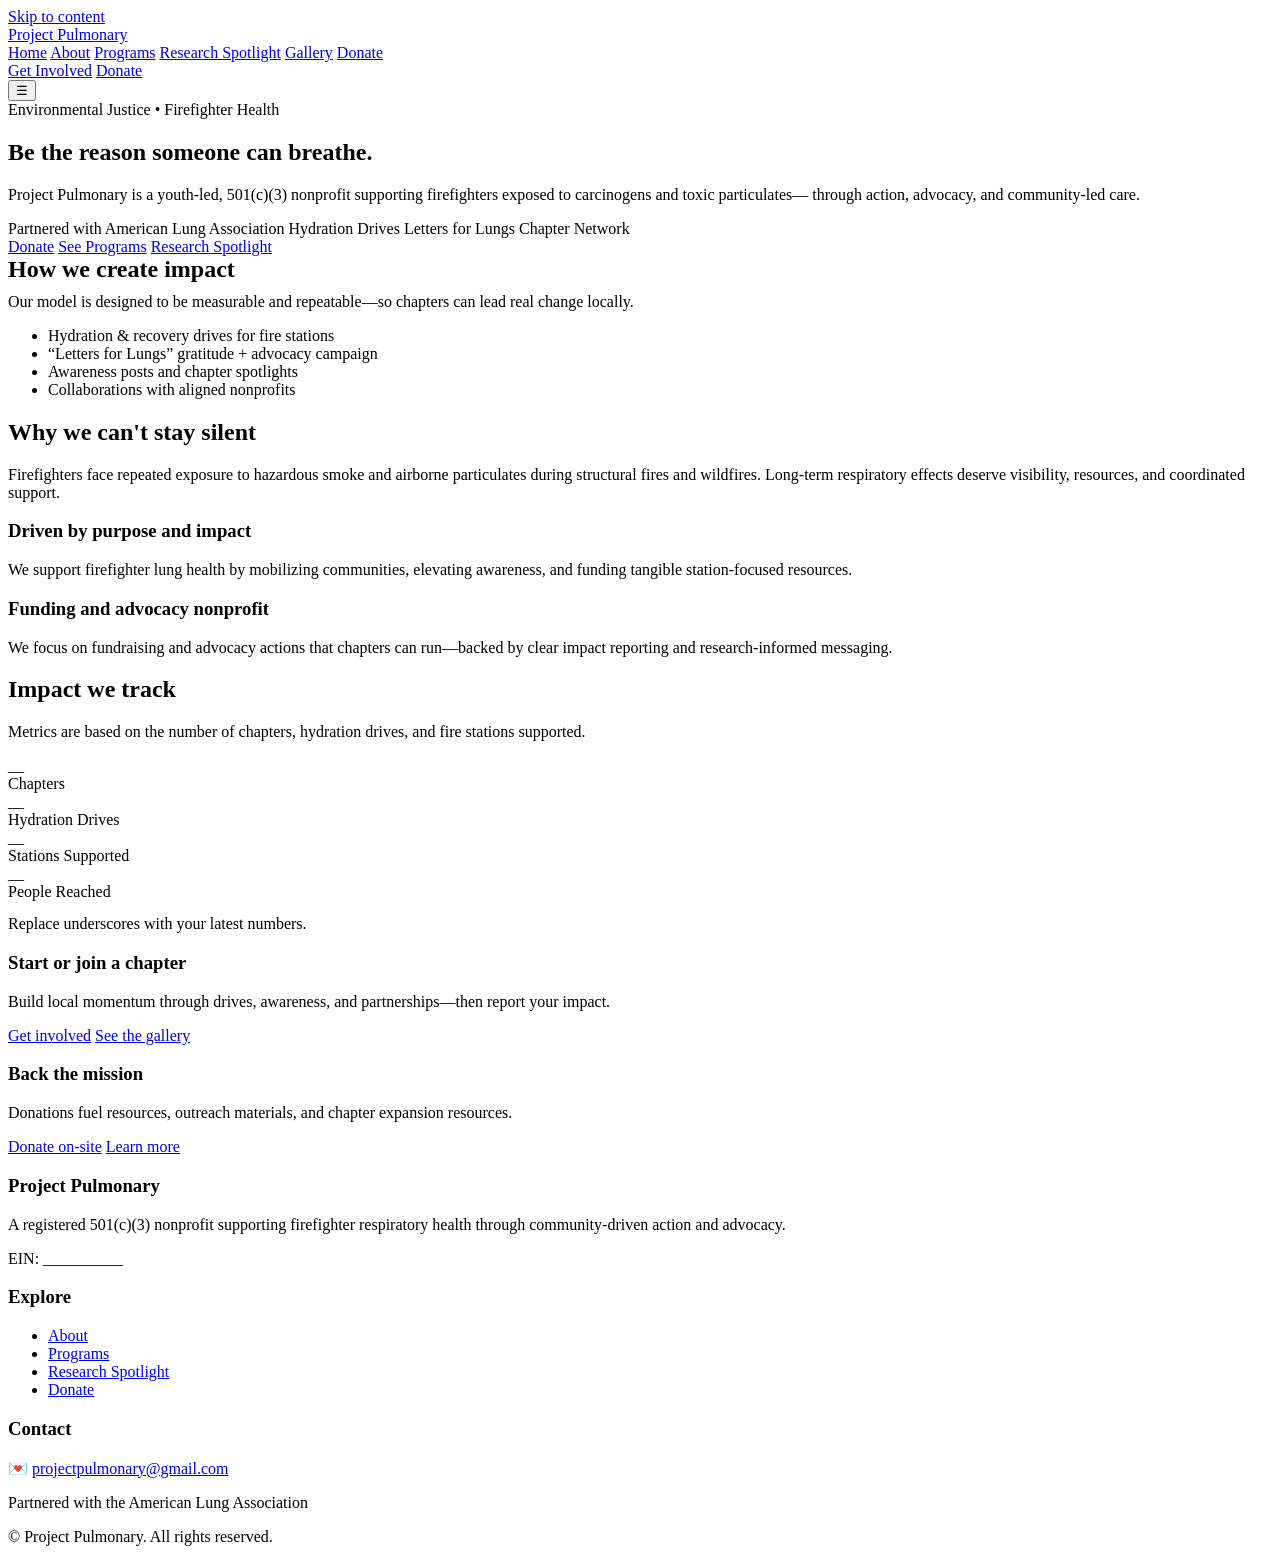
==== index.html @ 419bd606 "Fix: Complete all YOUR_SITE_URL replacements in all HTML files" ====
<!doctype html>
<html lang="en">

<head>
  <meta charset="utf-8" />
  <meta name="viewport" content="width=device-width, initial-scale=1" />
  <meta name="robots" content="index,follow" />
  <meta name="theme-color" content="#3C2F7F" />
  <title>Project Pulmonary | Firefighter Lung Health & Environmental Justice</title>
  <meta name="description" content="Project Pulmonary is a youth-led 501(c)(3) supporting firefighter respiratory health through hydration drives, advocacy, and community chapters." />
  <link rel="canonical" href="https://noranaveen.github.io/projectpdev2/" />

  <meta property="og:title" content="Project Pulmonary | Firefighter Lung Health & Environmental Justice" />
  <meta property="og:description" content="Project Pulmonary is a youth-led 501(c)(3) supporting firefighter respiratory health through hydration drives, advocacy, and community chapters." />
  <meta property="og:type" content="website" />
  <meta property="og:url" content="https://noranaveen.github.io/projectpdev2/" />
  <meta property="og:image" content="https://noranaveen.github.io/projectpdev2/assets/img/og-image.jpg" />
  <meta name="twitter:card" content="summary_large_image" />

  <link rel="stylesheet" href="assets/css/styles.css" />

  <script type="application/ld+json">{"@context": "https://schema.org", "@type": "NonprofitOrganization", "name": "Project Pulmonary", "url": "https://noranaveen.github.io/projectpdev2/", "description": "A 501(c)(3) nonprofit supporting firefighter respiratory health through community-driven action and advocacy.", "areaServed": "US", "nonprofitStatus": "https://schema.org/Nonprofit501c3", "email": "projectpulmonary@gmail.com", "memberOf": {"@type": "Organization", "name": "American Lung Association"}}</script>
  <script type="application/ld+json">{"@context": "https://schema.org", "@type": "WebSite", "name": "Project Pulmonary", "url": "https://noranaveen.github.io/projectpdev2/", "inLanguage": "en-US"}</script>
</head>

<body>
<a class="skip" href="#main">Skip to content</a>

<header>
  <div class="container">
    <nav class="nav" aria-label="Primary">
      <a class="brand" href="index.html">
        <span class="logo" aria-hidden="true"></span>
        <span>Project Pulmonary</span>
      </a>

      <div class="navlinks" aria-label="Primary links">
        <a href="index.html" aria-current="page">Home</a>
        <a href="about.html">About</a>
        <a href="programs.html">Programs</a>
        <a href="research.html">Research Spotlight</a>
        <a href="gallery.html">Gallery</a>
        <a href="donate.html">Donate</a>
      </div>

      <div class="ctas" aria-label="Calls to action">
        <a class="btn ghost" href="programs.html#start">Get Involved</a>
        <a class="btn primary" href="donate.html">Donate</a>
      </div>

      <button class="menu-btn" type="button" data-menu-btn aria-label="Open menu" aria-expanded="false">☰</button>
    </nav>

    <div class="mobile-panel" data-mobile-panel hidden>
      <div class="navlinks">
        <a href="index.html" aria-current="page">Home</a>
        <a href="about.html">About</a>
        <a href="programs.html">Programs</a>
        <a href="research.html">Research Spotlight</a>
        <a href="gallery.html">Gallery</a>
        <a href="donate.html">Donate</a>
      </div>
      <div class="ctas">
        <a class="btn ghost" href="programs.html#start">Get Involved</a>
        <a class="btn primary" href="donate.html">Donate</a>
      </div>
    </div>
  </div>
</header>

<main id="main">

<section class="hero">
  <div class="container">
    <div class="hero-grid">
      <div class="panel">
        <span class="kicker"><span class="dot" aria-hidden="true"></span> Environmental Justice • Firefighter Health</span>
        <h1>Be the reason someone can breathe.</h1>
        <p class="lede">
          Project Pulmonary is a youth-led, 501(c)(3) nonprofit supporting firefighters exposed to carcinogens and toxic particulates—
          through action, advocacy, and community-led care.
        </p>

        <div class="badges" aria-label="Highlights">
          <span class="badge">Partnered with American Lung Association</span>
          <span class="badge">Hydration Drives</span>
          <span class="badge">Letters for Lungs</span>
          <span class="badge">Chapter Network</span>
        </div>

        <div class="hero-actions">
          <a class="btn primary" href="donate.html">Donate</a>
          <a class="btn" href="programs.html">See Programs</a>
          <a class="btn ghost" href="research.html">Research Spotlight</a>
        </div>
      </div>

      <aside class="panel soft" aria-label="How we help">
        <h2 style="margin:0 0 10px;">How we create impact</h2>
        <p style="margin:0 0 14px;">
          Our model is designed to be measurable and repeatable—so chapters can lead real change locally.
        </p>
        <ul class="list">
          <li>Hydration & recovery drives for fire stations</li>
          <li>“Letters for Lungs” gratitude + advocacy campaign</li>
          <li>Awareness posts and chapter spotlights</li>
          <li>Collaborations with aligned nonprofits</li>
        </ul>
      </aside>
    </div>
  </div>
</section>

<section aria-label="Problem statement">
  <div class="container">
    <div class="section-title">
      <h2>Why we can't stay silent</h2>
      <p>
        Firefighters face repeated exposure to hazardous smoke and airborne particulates during structural fires and wildfires.
        Long-term respiratory effects deserve visibility, resources, and coordinated support.
      </p>
    </div>

    <div class="grid-2">
      <div class="card">
        <h3>Driven by purpose and impact</h3>
        <p>
          We support firefighter lung health by mobilizing communities, elevating awareness, and funding tangible station-focused resources.
        </p>
      </div>
      <div class="card">
        <h3>Funding and advocacy nonprofit</h3>
        <p>
          We focus on fundraising and advocacy actions that chapters can run—backed by clear impact reporting and research-informed messaging.
        </p>
      </div>
    </div>
  </div>
</section>

<section aria-label="Impact metrics">
  <div class="container">
    <div class="callout">
      <div class="section-title">
        <h2>Impact we track</h2>
        <p>Metrics are based on the number of chapters, hydration drives, and fire stations supported.</p>
      </div>
      <div class="stat-grid" role="list">
        <div class="stat" role="listitem"><div class="num">__</div><div class="label">Chapters</div></div>
        <div class="stat" role="listitem"><div class="num">__</div><div class="label">Hydration Drives</div></div>
        <div class="stat" role="listitem"><div class="num">__</div><div class="label">Stations Supported</div></div>
        <div class="stat" role="listitem"><div class="num">__</div><div class="label">People Reached</div></div>
      </div>
      <p class="note" style="margin:14px 0 0;">Replace underscores with your latest numbers.</p>
    </div>
  </div>
</section>

<section aria-label="Next steps">
  <div class="container">
    <div class="grid-2">
      <div class="card">
        <h3>Start or join a chapter</h3>
        <p>Build local momentum through drives, awareness, and partnerships—then report your impact.</p>
        <div class="hero-actions" style="margin-top:14px;">
          <a class="btn primary" href="programs.html#start">Get involved</a>
          <a class="btn" href="gallery.html">See the gallery</a>
        </div>
      </div>
      <div class="card">
        <h3>Back the mission</h3>
        <p>Donations fuel resources, outreach materials, and chapter expansion resources.</p>
        <div class="hero-actions" style="margin-top:14px;">
          <a class="btn primary" href="donate.html">Donate on-site</a>
          <a class="btn ghost" href="about.html">Learn more</a>
        </div>
      </div>
    </div>
  </div>
</section>

</main>

<footer>
  <div class="container">
    <div class="footer-grid">
      <div>
        <h3>Project Pulmonary</h3>
        <p>
          A registered 501(c)(3) nonprofit supporting firefighter respiratory health through community-driven action and advocacy.
        </p>
        <p class="note">EIN: __________</p>
      </div>
      <div>
        <h3>Explore</h3>
        <ul>
          <li><a href="about.html">About</a></li>
          <li><a href="programs.html">Programs</a></li>
          <li><a href="research.html">Research Spotlight</a></li>
          <li><a href="donate.html">Donate</a></li>
        </ul>
      </div>
      <div>
        <h3>Contact</h3>
        <p>💌 <a href="mailto:projectpulmonary@gmail.com">projectpulmonary@gmail.com</a></p>
        <p class="note">Partnered with the American Lung Association</p>
      </div>
    </div>
    <p class="note">© <span id="y"></span> Project Pulmonary. All rights reserved.</p>
  </div>
</footer>
<script src="assets/js/app.js" defer></script>

</body>
</html>
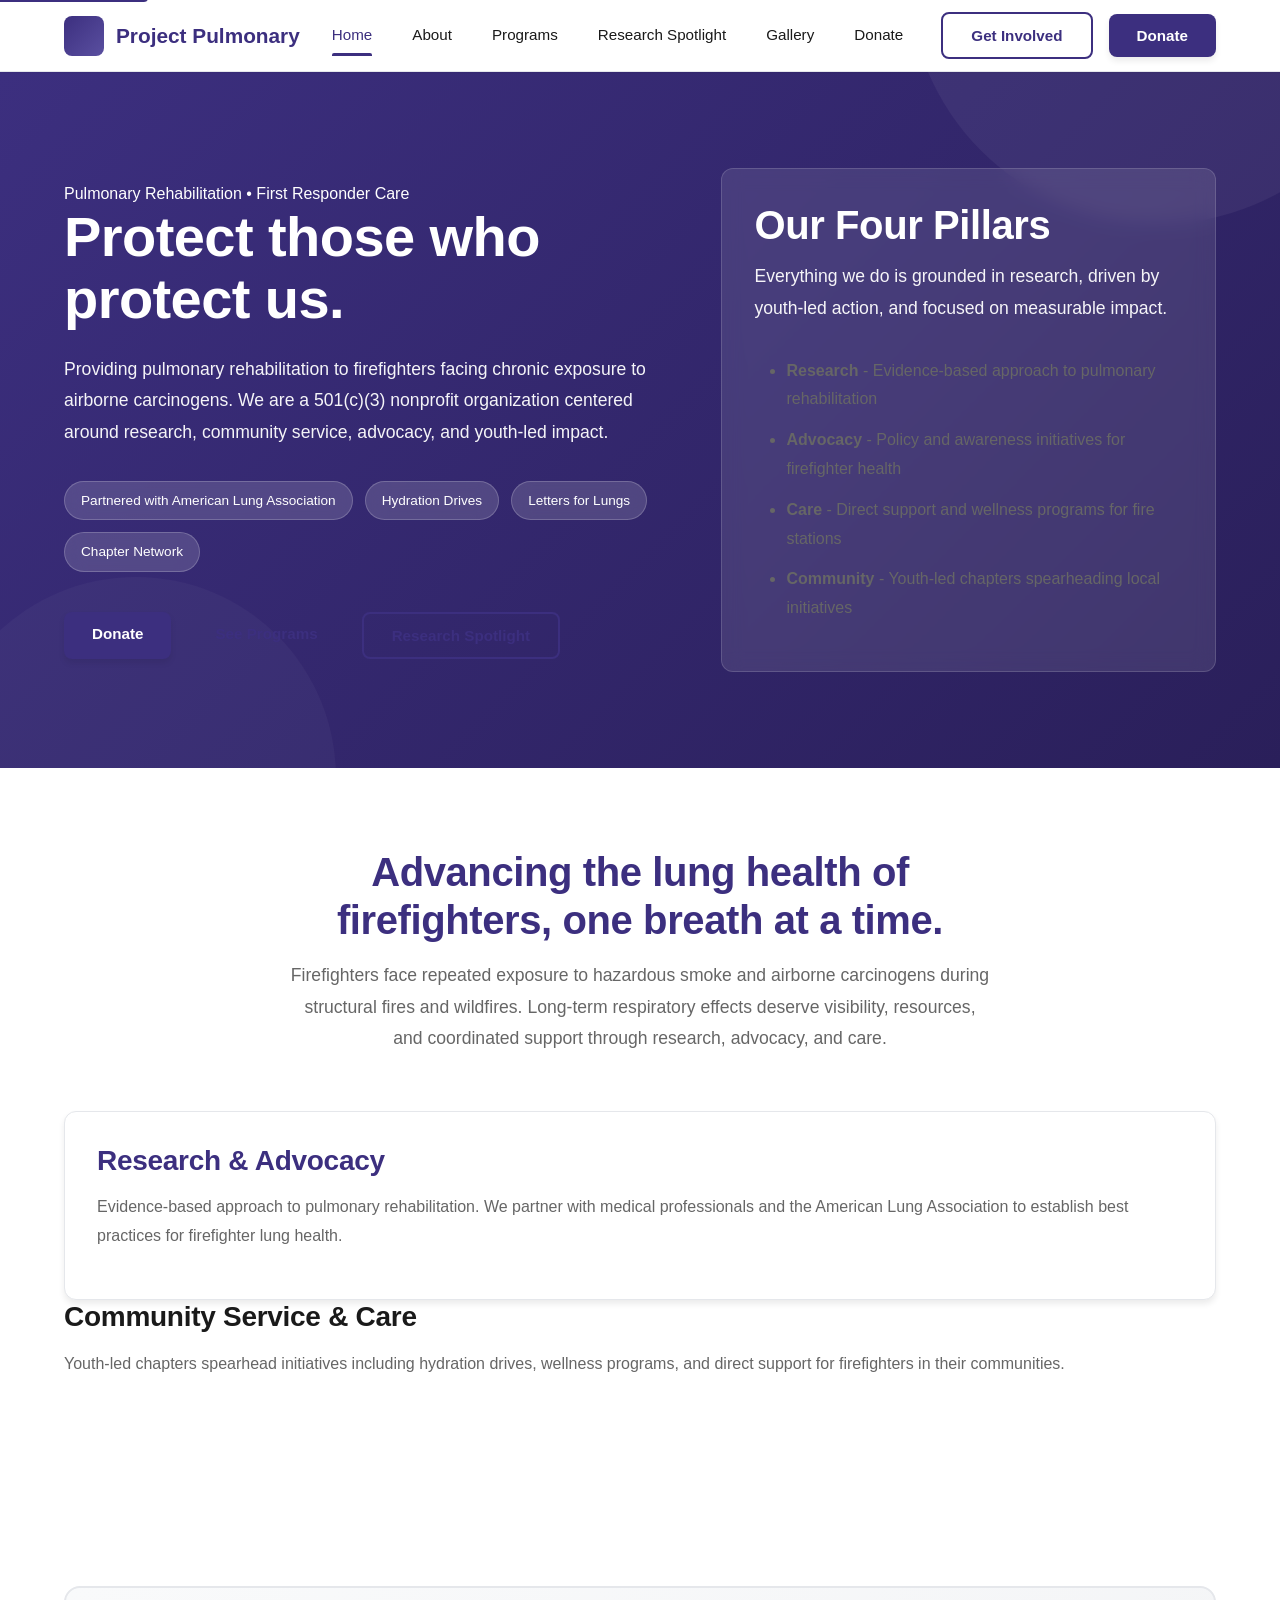
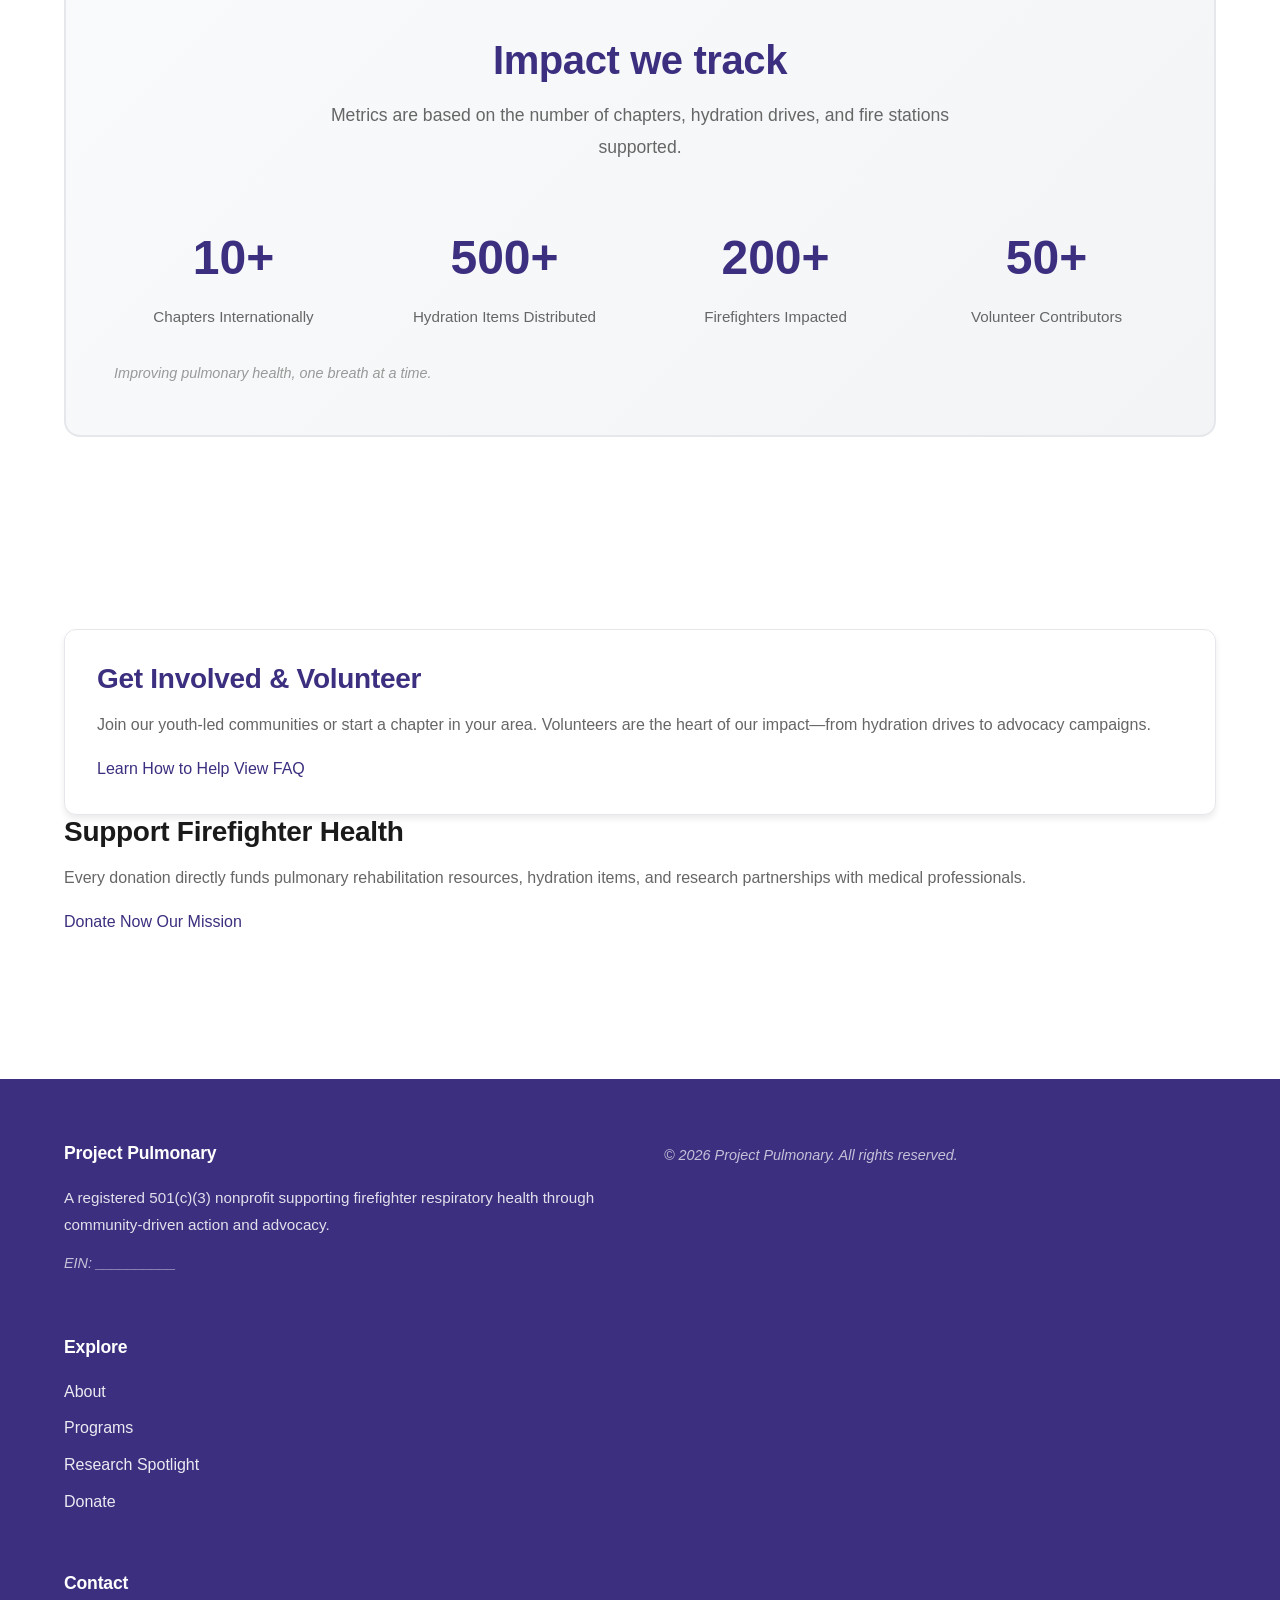
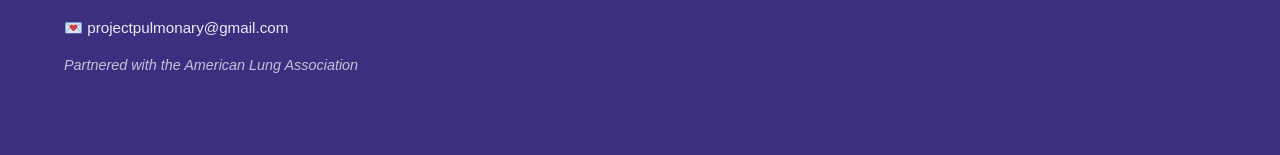
==== commit b2cc2dda: "Update content from Project Pulmonary Framer website - enhanced messaging and impact metrics" ====
--- a/index.html
+++ b/index.html
@@ -74,11 +74,10 @@
   <div class="container">
     <div class="hero-grid">
       <div class="panel">
-        <span class="kicker"><span class="dot" aria-hidden="true"></span> Environmental Justice • Firefighter Health</span>
-        <h1>Be the reason someone can breathe.</h1>
-        <p class="lede">
-          Project Pulmonary is a youth-led, 501(c)(3) nonprofit supporting firefighters exposed to carcinogens and toxic particulates—
-          through action, advocacy, and community-led care.
+        <span class=\"kicker\"><span class=\"dot\" aria-hidden=\"true\"></span> Pulmonary Rehabilitation • First Responder Care</span>
+        <h1>Protect those who protect us.</h1>
+        <p class=\"lede\">
+          Providing pulmonary rehabilitation to firefighters facing chronic exposure to airborne carcinogens. We are a 501(c)(3) nonprofit organization centered around research, community service, advocacy, and youth-led impact.
         </p>
 
         <div class="badges" aria-label="Highlights">
@@ -96,15 +95,15 @@
       </div>
 
       <aside class="panel soft" aria-label="How we help">
-        <h2 style="margin:0 0 10px;">How we create impact</h2>
-        <p style="margin:0 0 14px;">
-          Our model is designed to be measurable and repeatable—so chapters can lead real change locally.
-        </p>
-        <ul class="list">
-          <li>Hydration & recovery drives for fire stations</li>
-          <li>“Letters for Lungs” gratitude + advocacy campaign</li>
-          <li>Awareness posts and chapter spotlights</li>
-          <li>Collaborations with aligned nonprofits</li>
+        <h2 style=\"margin:0 0 10px;\">Our Four Pillars</h2>
+        <p style=\"margin:0 0 14px;\">
+          Everything we do is grounded in research, driven by youth-led action, and focused on measurable impact.
+        </p>
+        <ul class=\"list\">
+          <li><strong>Research</strong> - Evidence-based approach to pulmonary rehabilitation</li>
+          <li><strong>Advocacy</strong> - Policy and awareness initiatives for firefighter health</li>
+          <li><strong>Care</strong> - Direct support and wellness programs for fire stations</li>
+          <li><strong>Community</strong> - Youth-led chapters spearheading local initiatives</li>
         </ul>
       </aside>
     </div>
@@ -114,24 +113,24 @@
 <section aria-label="Problem statement">
   <div class="container">
     <div class="section-title">
-      <h2>Why we can't stay silent</h2>
+      <h2>Advancing the lung health of firefighters, one breath at a time.</h2>
       <p>
-        Firefighters face repeated exposure to hazardous smoke and airborne particulates during structural fires and wildfires.
-        Long-term respiratory effects deserve visibility, resources, and coordinated support.
+        Firefighters face repeated exposure to hazardous smoke and airborne carcinogens during structural fires and wildfires.
+        Long-term respiratory effects deserve visibility, resources, and coordinated support through research, advocacy, and care.
       </p>
     </div>
 
     <div class="grid-2">
       <div class="card">
-        <h3>Driven by purpose and impact</h3>
+        <h3>Research &amp; Advocacy</h3>
         <p>
-          We support firefighter lung health by mobilizing communities, elevating awareness, and funding tangible station-focused resources.
-        </p>
-      </div>
-      <div class="card">
-        <h3>Funding and advocacy nonprofit</h3>
+          Evidence-based approach to pulmonary rehabilitation. We partner with medical professionals and the American Lung Association to establish best practices for firefighter lung health.
+        </p>
+      </div>
+      <div class=\"card\">
+        <h3>Community Service &amp; Care</h3>
         <p>
-          We focus on fundraising and advocacy actions that chapters can run—backed by clear impact reporting and research-informed messaging.
+          Youth-led chapters spearhead initiatives including hydration drives, wellness programs, and direct support for firefighters in their communities.
         </p>
       </div>
     </div>
@@ -146,12 +145,12 @@
         <p>Metrics are based on the number of chapters, hydration drives, and fire stations supported.</p>
       </div>
       <div class="stat-grid" role="list">
-        <div class="stat" role="listitem"><div class="num">__</div><div class="label">Chapters</div></div>
-        <div class="stat" role="listitem"><div class="num">__</div><div class="label">Hydration Drives</div></div>
-        <div class="stat" role="listitem"><div class="num">__</div><div class="label">Stations Supported</div></div>
-        <div class="stat" role="listitem"><div class="num">__</div><div class="label">People Reached</div></div>
-      </div>
-      <p class="note" style="margin:14px 0 0;">Replace underscores with your latest numbers.</p>
+        <div class="stat" role="listitem"><div class="num">10+</div><div class="label">Chapters Internationally</div></div>
+        <div class="stat" role="listitem"><div class="num">500+</div><div class="label">Hydration Items Distributed</div></div>
+        <div class="stat" role="listitem"><div class="num">200+</div><div class="label">Firefighters Impacted</div></div>
+        <div class="stat" role="listitem"><div class="num">50+</div><div class="label">Volunteer Contributors</div></div>
+      </div>
+      <p class="note" style="margin:14px 0 0;">Improving pulmonary health, one breath at a time.</p>
     </div>
   </div>
 </section>
@@ -160,19 +159,19 @@
   <div class="container">
     <div class="grid-2">
       <div class="card">
-        <h3>Start or join a chapter</h3>
-        <p>Build local momentum through drives, awareness, and partnerships—then report your impact.</p>
-        <div class="hero-actions" style="margin-top:14px;">
-          <a class="btn primary" href="programs.html#start">Get involved</a>
-          <a class="btn" href="gallery.html">See the gallery</a>
-        </div>
-      </div>
-      <div class="card">
-        <h3>Back the mission</h3>
-        <p>Donations fuel resources, outreach materials, and chapter expansion resources.</p>
-        <div class="hero-actions" style="margin-top:14px;">
-          <a class="btn primary" href="donate.html">Donate on-site</a>
-          <a class="btn ghost" href="about.html">Learn more</a>
+        <h3>Get Involved &amp; Volunteer</h3>
+        <p>Join our youth-led communities or start a chapter in your area. Volunteers are the heart of our impact—from hydration drives to advocacy campaigns.</p>
+        <div class=\"hero-actions\" style=\"margin-top:14px;\">
+          <a class=\"btn primary\" href=\"programs.html\">Learn How to Help</a>
+          <a class=\"btn\" href=\"programs.html#faq\">View FAQ</a>
+        </div>
+      </div>
+      <div class=\"card\">
+        <h3>Support Firefighter Health</h3>
+        <p>Every donation directly funds pulmonary rehabilitation resources, hydration items, and research partnerships with medical professionals.</p>
+        <div class=\"hero-actions\" style=\"margin-top:14px;\">
+          <a class=\"btn primary\" href=\"donate.html\">Donate Now</a>
+          <a class=\"btn ghost\" href=\"about.html\">Our Mission</a>
         </div>
       </div>
     </div>
--- a/assets/css/styles.css
+++ b/assets/css/styles.css
@@ -0,0 +1,932 @@
+/* Root Variables */
+:root {
+  --primary: #3C2F7F;
+  --primary-dark: #2a1f5a;
+  --primary-light: #5a4fa0;
+  --secondary: #FF6B35;
+  --secondary-light: #FFB703;
+  --accent: #10b981;
+  --text-dark: #1a1a1a;
+  --text-light: #666666;
+  --text-lighter: #999999;
+  --border-light: #e5e7eb;
+  --bg-light: #f9fafb;
+  --bg-lighter: #f3f4f6;
+  --white: #ffffff;
+  --shadow-sm: 0 1px 2px rgba(0, 0, 0, 0.05);
+  --shadow-md: 0 4px 6px rgba(0, 0, 0, 0.08);
+  --shadow-lg: 0 10px 15px rgba(0, 0, 0, 0.1);
+  --shadow-xl: 0 20px 25px rgba(0, 0, 0, 0.12);
+}
+
+/* Global Styles */
+* {
+  margin: 0;
+  padding: 0;
+  box-sizing: border-box;
+}
+
+html {
+  scroll-behavior: smooth;
+}
+
+body {
+  font-family: -apple-system, BlinkMacSystemFont, 'Segoe UI', Roboto, 'Helvetica Neue', Arial, sans-serif;
+  color: var(--text-dark);
+  background: var(--white);
+  line-height: 1.6;
+  -webkit-font-smoothing: antialiased;
+}
+
+/* Typography */
+h1, h2, h3, h4, h5, h6 {
+  font-weight: 700;
+  line-height: 1.2;
+  margin-bottom: 1rem;
+  color: var(--text-dark);
+  letter-spacing: -0.01em;
+}
+
+h1 {
+  font-size: 3.5rem;
+  margin-bottom: 1.5rem;
+}
+
+h2 {
+  font-size: 2.5rem;
+  margin-bottom: 1.5rem;
+}
+
+h3 {
+  font-size: 1.75rem;
+  margin-bottom: 1rem;
+}
+
+h4 {
+  font-size: 1.5rem;
+  margin-bottom: 0.75rem;
+}
+
+p {
+  margin-bottom: 1rem;
+  color: var(--text-light);
+  line-height: 1.8;
+}
+
+a {
+  color: var(--primary);
+  text-decoration: none;
+  transition: color 0.2s ease;
+}
+
+a:hover {
+  color: var(--primary-dark);
+}
+
+/* Container */
+.container {
+  max-width: 1200px;
+  margin: 0 auto;
+  padding: 0 1.5rem;
+}
+
+@media (max-width: 768px) {
+  .container {
+    padding: 0 1rem;
+  }
+}
+
+/* Skip Link */
+.skip {
+  position: absolute;
+  top: -40px;
+  left: 0;
+  background: var(--primary);
+  color: var(--white);
+  padding: 8px 16px;
+  z-index: 100;
+  border-radius: 0 0 4px 0;
+  font-weight: 600;
+}
+
+.skip:focus {
+  top: 0;
+}
+
+/* Header & Navigation */
+header {
+  background: var(--white);
+  border-bottom: 1px solid var(--border-light);
+  position: sticky;
+  top: 0;
+  z-index: 50;
+  box-shadow: var(--shadow-sm);
+}
+
+header .container {
+  display: flex;
+  align-items: center;
+  justify-content: space-between;
+  padding: 0.75rem 1.5rem;
+}
+
+.nav {
+  display: flex;
+  align-items: center;
+  gap: 2rem;
+  flex: 1;
+  width: 100%;
+}
+
+.brand {
+  display: flex;
+  align-items: center;
+  gap: 0.75rem;
+  font-size: 1.3rem;
+  font-weight: 700;
+  color: var(--primary);
+  white-space: nowrap;
+  flex-shrink: 0;
+  transition: opacity 0.2s ease;
+}
+
+.brand:hover {
+  opacity: 0.8;
+}
+
+.logo {
+  width: 40px;
+  height: 40px;
+  background: linear-gradient(135deg, var(--primary), var(--primary-light));
+  border-radius: 8px;
+  display: flex;
+  align-items: center;
+  justify-content: center;
+  color: var(--white);
+  font-weight: 800;
+  font-size: 1.2rem;
+  flex-shrink: 0;
+}
+
+.navlinks {
+  display: flex;
+  gap: 2.5rem;
+  align-items: center;
+  flex: 1;
+}
+
+.navlinks a {
+  color: var(--text-dark);
+  font-weight: 500;
+  position: relative;
+  transition: color 0.2s ease;
+  font-size: 0.95rem;
+}
+
+.navlinks a:hover,
+.navlinks a[aria-current="page"] {
+  color: var(--primary);
+}
+
+.navlinks a[aria-current="page"]::after {
+  content: '';
+  position: absolute;
+  bottom: -8px;
+  left: 0;
+  right: 0;
+  height: 3px;
+  background: var(--primary);
+  border-radius: 2px 2px 0 0;
+}
+
+.ctas {
+  display: flex;
+  gap: 1rem;
+  align-items: center;
+}
+
+.menu-btn {
+  display: none;
+  background: none;
+  border: none;
+  font-size: 1.5rem;
+  cursor: pointer;
+  color: var(--text-dark);
+  padding: 0.5rem;
+  line-height: 1;
+}
+
+.mobile-panel {
+  display: none;
+  position: absolute;
+  top: 100%;
+  left: 0;
+  right: 0;
+  background: var(--white);
+  border-bottom: 1px solid var(--border-light);
+  padding: 1rem;
+  flex-direction: column;
+  gap: 1rem;
+}
+
+/* Buttons */
+.btn {
+  display: inline-block;
+  padding: 0.875rem 1.75rem;
+  border-radius: 0.5rem;
+  font-weight: 600;
+  text-decoration: none;
+  transition: all 0.3s ease;
+  cursor: pointer;
+  border: none;
+  text-align: center;
+  font-size: 0.95rem;
+  line-height: 1;
+  white-space: nowrap;
+}
+
+.btn.primary {
+  background: var(--primary);
+  color: var(--white);
+  box-shadow: var(--shadow-md);
+}
+
+.btn.primary:hover {
+  background: var(--primary-dark);
+  box-shadow: var(--shadow-lg);
+  transform: translateY(-2px);
+}
+
+.btn.ghost {
+  background: transparent;
+  color: var(--primary);
+  border: 2px solid var(--primary);
+}
+
+.btn.ghost:hover {
+  background: var(--primary);
+  color: var(--white);
+}
+
+.btn:not(.btn.primary):not(.btn.ghost) {
+  background: transparent;
+  color: var(--primary);
+  border: none;
+  box-shadow: none;
+}
+
+.btn:not(.btn.primary):not(.btn.ghost):hover {
+  color: var(--primary-dark);
+  text-decoration: underline;
+}
+
+.btn-small {
+  padding: 0.5rem 1rem;
+  font-size: 0.85rem;
+}
+
+.btn-secondary {
+  background: var(--secondary);
+  color: var(--white);
+}
+
+.btn-secondary:hover {
+  background: #e55a2b;
+  box-shadow: var(--shadow-lg);
+}
+
+/* Main Content */
+main {
+  min-height: calc(100vh - 200px);
+}
+
+/* Section Styles */
+section {
+  padding: 5rem 1.5rem;
+}
+
+section.light {
+  background: var(--bg-light);
+}
+
+section.darker {
+  background: var(--bg-lighter);
+}
+
+section h2 {
+  margin-bottom: 0.75rem;
+}
+
+.section-title {
+  text-align: center;
+  margin-bottom: 3.5rem;
+  max-width: 700px;
+  margin-left: auto;
+  margin-right: auto;
+}
+
+.section-title h2 {
+  color: var(--primary);
+  margin-bottom: 1rem;
+}
+
+.section-title p {
+  font-size: 1.1rem;
+  color: var(--text-light);
+}
+
+/* Hero Section */
+.hero {
+  background: linear-gradient(135deg, var(--primary) 0%, var(--primary-dark) 100%);
+  color: var(--white);
+  padding: 6rem 1.5rem;
+  position: relative;
+  overflow: hidden;
+}
+
+.hero::before {
+  content: '';
+  position: absolute;
+  top: -50%;
+  right: -10%;
+  width: 500px;
+  height: 500px;
+  background: rgba(255, 255, 255, 0.05);
+  border-radius: 50%;
+  pointer-events: none;
+}
+
+.hero::after {
+  content: '';
+  position: absolute;
+  bottom: -30%;
+  left: -5%;
+  width: 400px;
+  height: 400px;
+  background: rgba(255, 255, 255, 0.03);
+  border-radius: 50%;
+  pointer-events: none;
+}
+
+.hero .container {
+  position: relative;
+  z-index: 2;
+}
+
+.hero-grid {
+  display: grid;
+  grid-template-columns: 1.2fr 1fr;
+  gap: 4rem;
+  align-items: center;
+}
+
+.hero .panel h1 {
+  color: var(--white);
+  font-size: 3.5rem;
+  margin-bottom: 1.5rem;
+  line-height: 1.1;
+}
+
+.hero .panel p {
+  color: rgba(255, 255, 255, 0.95);
+  font-size: 1.1rem;
+  margin-bottom: 2rem;
+}
+
+.lede {
+  font-size: 1.15rem !important;
+  line-height: 1.8 !important;
+  color: rgba(255, 255, 255, 0.9) !important;
+}
+
+.kicker {
+  display: inline-block;
+  font-size: 0.9rem;
+  text-transform: uppercase;
+  letter-spacing: 0.05em;
+  color: rgba(255, 255, 255, 0.8);
+  margin-bottom: 1rem;
+  font-weight: 600;
+}
+
+.dot {
+  display: inline-block;
+  width: 8px;
+  height: 8px;
+  background: var(--secondary);
+  border-radius: 50%;
+  margin-right: 0.5rem;
+  vertical-align: middle;
+}
+
+.badges {
+  display: flex;
+  flex-wrap: wrap;
+  gap: 0.75rem;
+  margin: 2rem 0;
+}
+
+.badge {
+  display: inline-block;
+  background: rgba(255, 255, 255, 0.15);
+  color: var(--white);
+  padding: 0.5rem 1rem;
+  border-radius: 2rem;
+  font-size: 0.85rem;
+  font-weight: 500;
+  backdrop-filter: blur(10px);
+  border: 1px solid rgba(255, 255, 255, 0.2);
+}
+
+.hero-actions {
+  display: flex;
+  gap: 1rem;
+  flex-wrap: wrap;
+  margin-top: 2.5rem;
+}
+
+.soft {
+  background: rgba(255, 255, 255, 0.1);
+  padding: 2rem;
+  border-radius: 0.75rem;
+  border: 1px solid rgba(255, 255, 255, 0.15);
+  backdrop-filter: blur(10px);
+}
+
+.soft h2 {
+  color: var(--white);
+}
+
+.soft p {
+  color: rgba(255, 255, 255, 0.9);
+}
+
+.list {
+  list-style: none;
+  margin: 0;
+  padding: 0;
+}
+
+.list li {
+  color: rgba(255, 255, 255, 0.9);
+  margin-bottom: 0.75rem;
+  padding-left: 1.75rem;
+  position: relative;
+  font-size: 0.95rem;
+}
+
+.list li::before {
+  content: '✓';
+  position: absolute;
+  left: 0;
+  color: var(--secondary-light);
+  font-weight: bold;
+}
+
+/* Grid */
+.grid {
+  display: grid;
+  gap: 2rem;
+  margin-top: 2rem;
+}
+
+.grid-2 {
+  grid-template-columns: repeat(auto-fit, minmax(320px, 1fr));
+}
+
+.grid-3 {
+  grid-template-columns: repeat(auto-fit, minmax(300px, 1fr));
+}
+
+.grid-4 {
+  grid-template-columns: repeat(auto-fit, minmax(260px, 1fr));
+}
+
+/* Cards */
+.card {
+  background: var(--white);
+  border-radius: 0.75rem;
+  padding: 2rem;
+  box-shadow: var(--shadow-md);
+  transition: all 0.3s ease;
+  border: 1px solid var(--border-light);
+  height: 100%;
+  display: flex;
+  flex-direction: column;
+}
+
+.card:hover {
+  box-shadow: var(--shadow-lg);
+  transform: translateY(-4px);
+  border-color: var(--primary);
+}
+
+.card h3 {
+  color: var(--primary);
+  margin-top: 0;
+}
+
+.card p {
+  flex: 1;
+}
+
+.card-icon {
+  font-size: 2.5rem;
+  width: 60px;
+  height: 60px;
+  background: linear-gradient(135deg, var(--primary), var(--primary-light));
+  border-radius: 0.75rem;
+  display: flex;
+  align-items: center;
+  justify-content: center;
+  color: var(--white);
+  margin-bottom: 1rem;
+}
+
+/* Callout */
+.callout {
+  background: linear-gradient(135deg, var(--bg-light) 0%, var(--bg-lighter) 100%);
+  padding: 3rem;
+  border-radius: 1rem;
+  border: 2px solid var(--border-light);
+  margin: 2rem 0;
+}
+
+/* Stats */
+.stat-grid {
+  display: grid;
+  grid-template-columns: repeat(auto-fit, minmax(150px, 1fr));
+  gap: 2rem;
+  margin: 2rem 0;
+  list-style: none;
+}
+
+.stat {
+  text-align: center;
+}
+
+.stat .num {
+  display: block;
+  font-size: 3rem;
+  font-weight: 800;
+  color: var(--primary);
+  margin-bottom: 0.5rem;
+}
+
+.stat .label {
+  display: block;
+  font-size: 0.95rem;
+  color: var(--text-light);
+  font-weight: 500;
+}
+
+/* Note text */
+.note {
+  color: var(--text-lighter);
+  font-size: 0.9rem;
+  font-style: italic;
+}
+
+/* Form Styles */
+.form-group {
+  margin-bottom: 1.5rem;
+}
+
+label {
+  display: block;
+  margin-bottom: 0.5rem;
+  font-weight: 600;
+  color: var(--text-dark);
+}
+
+input[type="text"],
+input[type="email"],
+input[type="tel"],
+textarea,
+select {
+  width: 100%;
+  padding: 0.875rem;
+  border: 1px solid var(--border-light);
+  border-radius: 0.5rem;
+  font-size: 1rem;
+  font-family: inherit;
+  transition: all 0.2s ease;
+  background: var(--white);
+}
+
+input[type="text"]:focus,
+input[type="email"]:focus,
+input[type="tel"]:focus,
+textarea:focus,
+select:focus {
+  outline: none;
+  border-color: var(--primary);
+  box-shadow: 0 0 0 3px rgba(60, 47, 127, 0.1);
+}
+
+textarea {
+  resize: vertical;
+  min-height: 120px;
+}
+
+/* List Styles */
+ul, ol {
+  margin-left: 2rem;
+  margin-bottom: 1rem;
+}
+
+li {
+  margin-bottom: 0.75rem;
+  color: var(--text-light);
+  line-height: 1.8;
+}
+
+/* Table */
+table {
+  width: 100%;
+  border-collapse: collapse;
+  margin: 1.5rem 0;
+  box-shadow: var(--shadow-sm);
+}
+
+th, td {
+  padding: 1rem;
+  text-align: left;
+  border-bottom: 1px solid var(--border-light);
+}
+
+th {
+  background: var(--primary);
+  color: var(--white);
+  font-weight: 700;
+}
+
+tbody tr:hover {
+  background: var(--bg-light);
+}
+
+/* Footer */
+footer {
+  background: var(--primary);
+  color: rgba(255, 255, 255, 0.9);
+  padding: 4rem 1.5rem 2rem;
+  margin-top: 4rem;
+}
+
+footer .container {
+  display: grid;
+  grid-template-columns: repeat(auto-fit, minmax(280px, 1fr));
+  gap: 3rem;
+  margin-bottom: 2rem;
+}
+
+footer h3 {
+  color: var(--white);
+  margin-bottom: 1.25rem;
+  font-size: 1.1rem;
+}
+
+footer p {
+  color: rgba(255, 255, 255, 0.85);
+  margin-bottom: 0.75rem;
+  font-size: 0.95rem;
+}
+
+footer a {
+  color: rgba(255, 255, 255, 0.9);
+  transition: color 0.2s ease;
+}
+
+footer a:hover {
+  color: var(--white);
+}
+
+footer ul {
+  list-style: none;
+  margin: 0;
+  padding: 0;
+}
+
+footer li {
+  margin-bottom: 0.5rem;
+  color: rgba(255, 255, 255, 0.85);
+}
+
+footer .note {
+  color: rgba(255, 255, 255, 0.7);
+}
+
+.footer-grid {
+  display: grid;
+  grid-template-columns: repeat(auto-fit, minmax(280px, 1fr));
+  gap: 3rem;
+}
+
+.footer-bottom {
+  border-top: 1px solid rgba(255, 255, 255, 0.15);
+  padding-top: 2rem;
+  text-align: center;
+  color: rgba(255, 255, 255, 0.7);
+  font-size: 0.9rem;
+}
+
+/* Utility Classes */
+.text-center {
+  text-align: center;
+}
+
+.text-right {
+  text-align: right;
+}
+
+.text-primary {
+  color: var(--primary);
+}
+
+.text-secondary {
+  color: var(--secondary);
+}
+
+.text-light {
+  color: var(--text-light);
+}
+
+.mt-1 { margin-top: 0.5rem; }
+.mt-2 { margin-top: 1rem; }
+.mt-3 { margin-top: 1.5rem; }
+.mt-4 { margin-top: 2rem; }
+.mt-5 { margin-top: 3rem; }
+
+.mb-1 { margin-bottom: 0.5rem; }
+.mb-2 { margin-bottom: 1rem; }
+.mb-3 { margin-bottom: 1.5rem; }
+.mb-4 { margin-bottom: 2rem; }
+.mb-5 { margin-bottom: 3rem; }
+
+.p-1 { padding: 0.5rem; }
+.p-2 { padding: 1rem; }
+.p-3 { padding: 1.5rem; }
+.p-4 { padding: 2rem; }
+
+.opacity-75 { opacity: 0.75; }
+.opacity-50 { opacity: 0.5; }
+
+.hidden { display: none; }
+
+.highlight {
+  background: var(--secondary-light);
+  padding: 0.25rem 0.5rem;
+  border-radius: 0.25rem;
+}
+
+/* Animation */
+@keyframes fadeIn {
+  from {
+    opacity: 0;
+    transform: translateY(10px);
+  }
+  to {
+    opacity: 1;
+    transform: translateY(0);
+  }
+}
+
+@keyframes slideIn {
+  from {
+    opacity: 0;
+    transform: translateX(-10px);
+  }
+  to {
+    opacity: 1;
+    transform: translateX(0);
+  }
+}
+
+.fade-in {
+  animation: fadeIn 0.5s ease-out;
+}
+
+.slide-in {
+  animation: slideIn 0.4s ease-out;
+}
+
+/* Responsive Design */
+@media (max-width: 1024px) {
+  h1 {
+    font-size: 2.75rem;
+  }
+
+  h2 {
+    font-size: 2rem;
+  }
+
+  .hero-grid {
+    grid-template-columns: 1fr;
+    gap: 2rem;
+  }
+
+  .hero .panel h1 {
+    font-size: 2.75rem;
+  }
+}
+
+@media (max-width: 768px) {
+  section {
+    padding: 3rem 1rem;
+  }
+
+  h1 {
+    font-size: 2rem;
+  }
+
+  h2 {
+    font-size: 1.75rem;
+  }
+
+  h3 {
+    font-size: 1.25rem;
+  }
+
+  .nav {
+    gap: 1rem;
+  }
+
+  .navlinks {
+    display: none;
+  }
+
+  .menu-btn {
+    display: block;
+  }
+
+  .mobile-panel[hidden] {
+    display: none;
+  }
+
+  .mobile-panel:not([hidden]) {
+    display: flex;
+  }
+
+  .hero {
+    padding: 3rem 1rem;
+  }
+
+  .hero-grid {
+    grid-template-columns: 1fr;
+    gap: 1.5rem;
+  }
+
+  .hero .panel h1 {
+    font-size: 1.75rem;
+  }
+
+  .hero .panel p {
+    font-size: 1rem;
+  }
+
+  .lede {
+    font-size: 1rem !important;
+  }
+
+  .hero-actions {
+    gap: 0.5rem;
+  }
+
+  .grid-2,
+  .grid-3,
+  .grid-4 {
+    grid-template-columns: 1fr;
+  }
+
+  .card {
+    padding: 1.5rem;
+  }
+
+  .badges {
+    gap: 0.5rem;
+  }
+
+  .badge {
+    font-size: 0.8rem;
+    padding: 0.4rem 0.8rem;
+  }
+
+  .stat-grid {
+    grid-template-columns: repeat(2, 1fr);
+    gap: 1rem;
+  }
+
+  .btn {
+    padding: 0.75rem 1.5rem;
+    font-size: 0.9rem;
+  }
+
+  .section-title {
+    margin-bottom: 2rem;
+  }
+
+  footer .container {
+    grid-template-columns: 1fr;
+    gap: 2rem;
+  }
+}
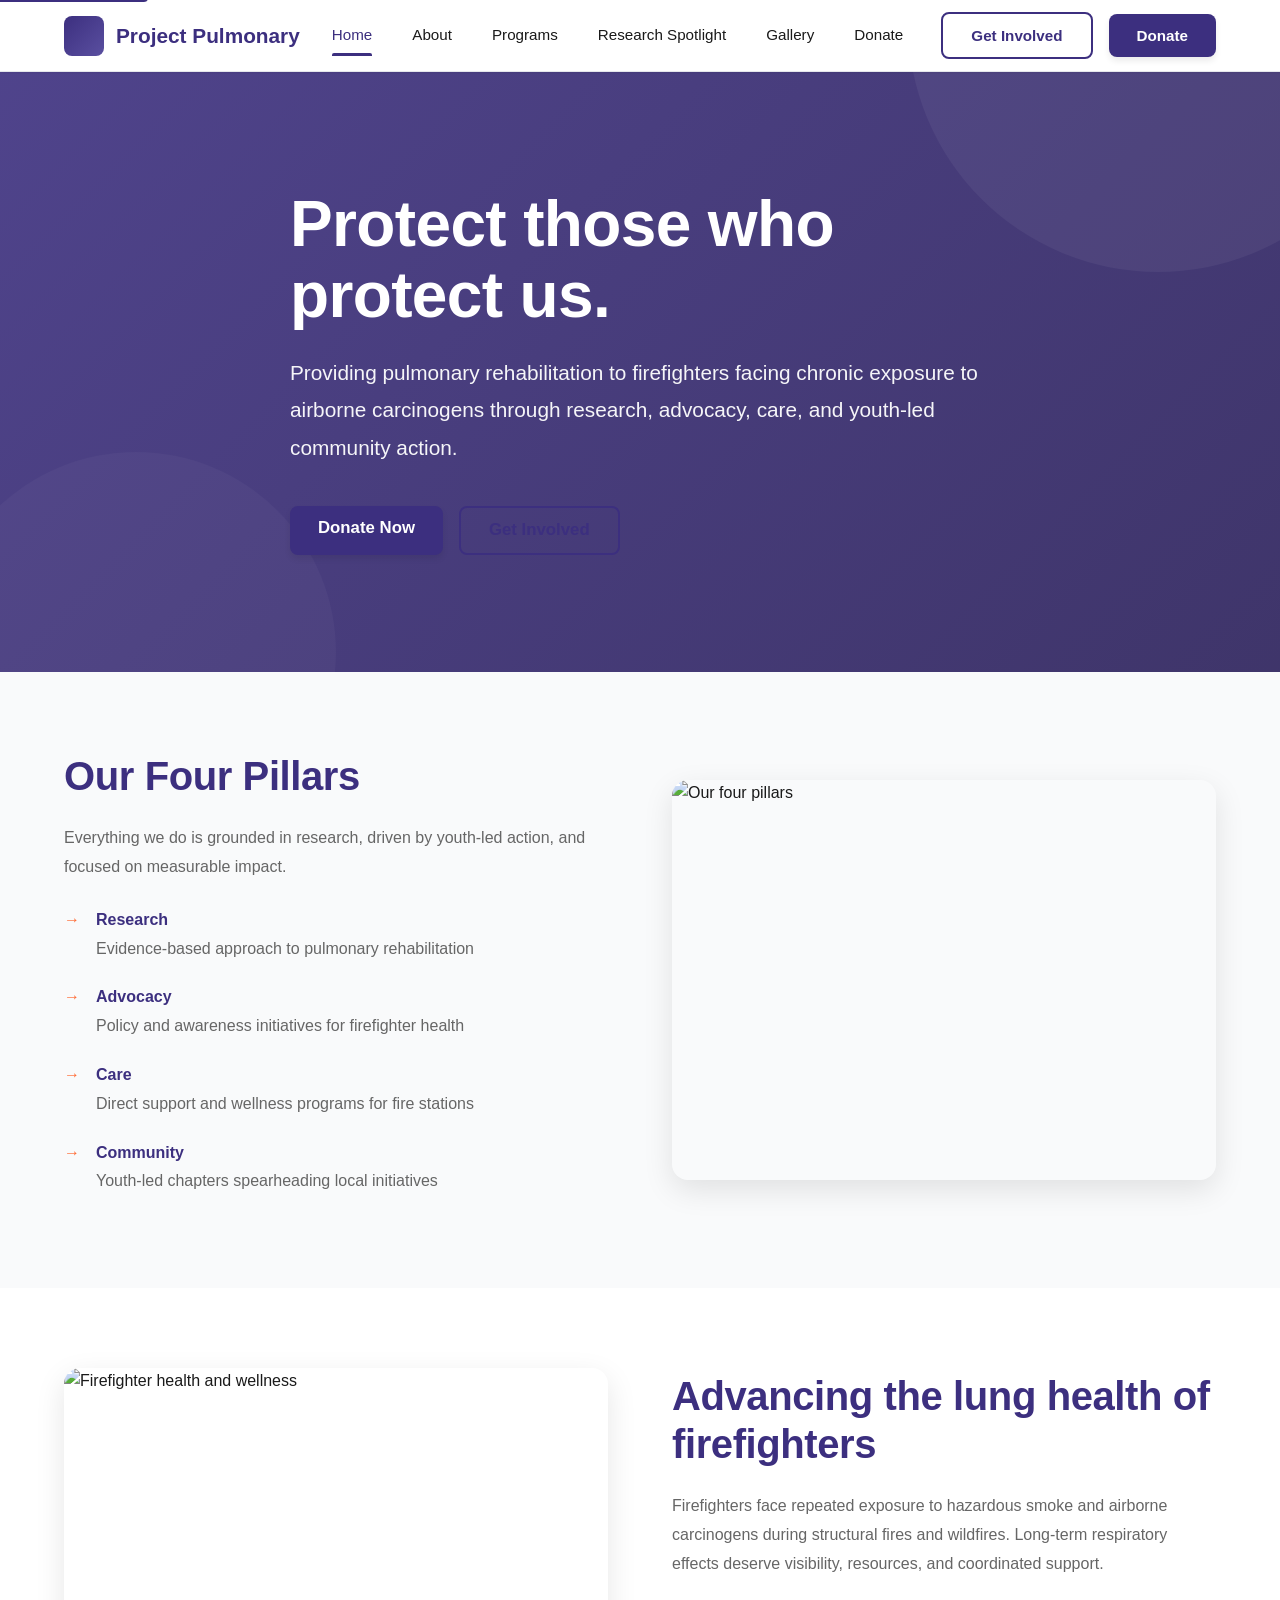
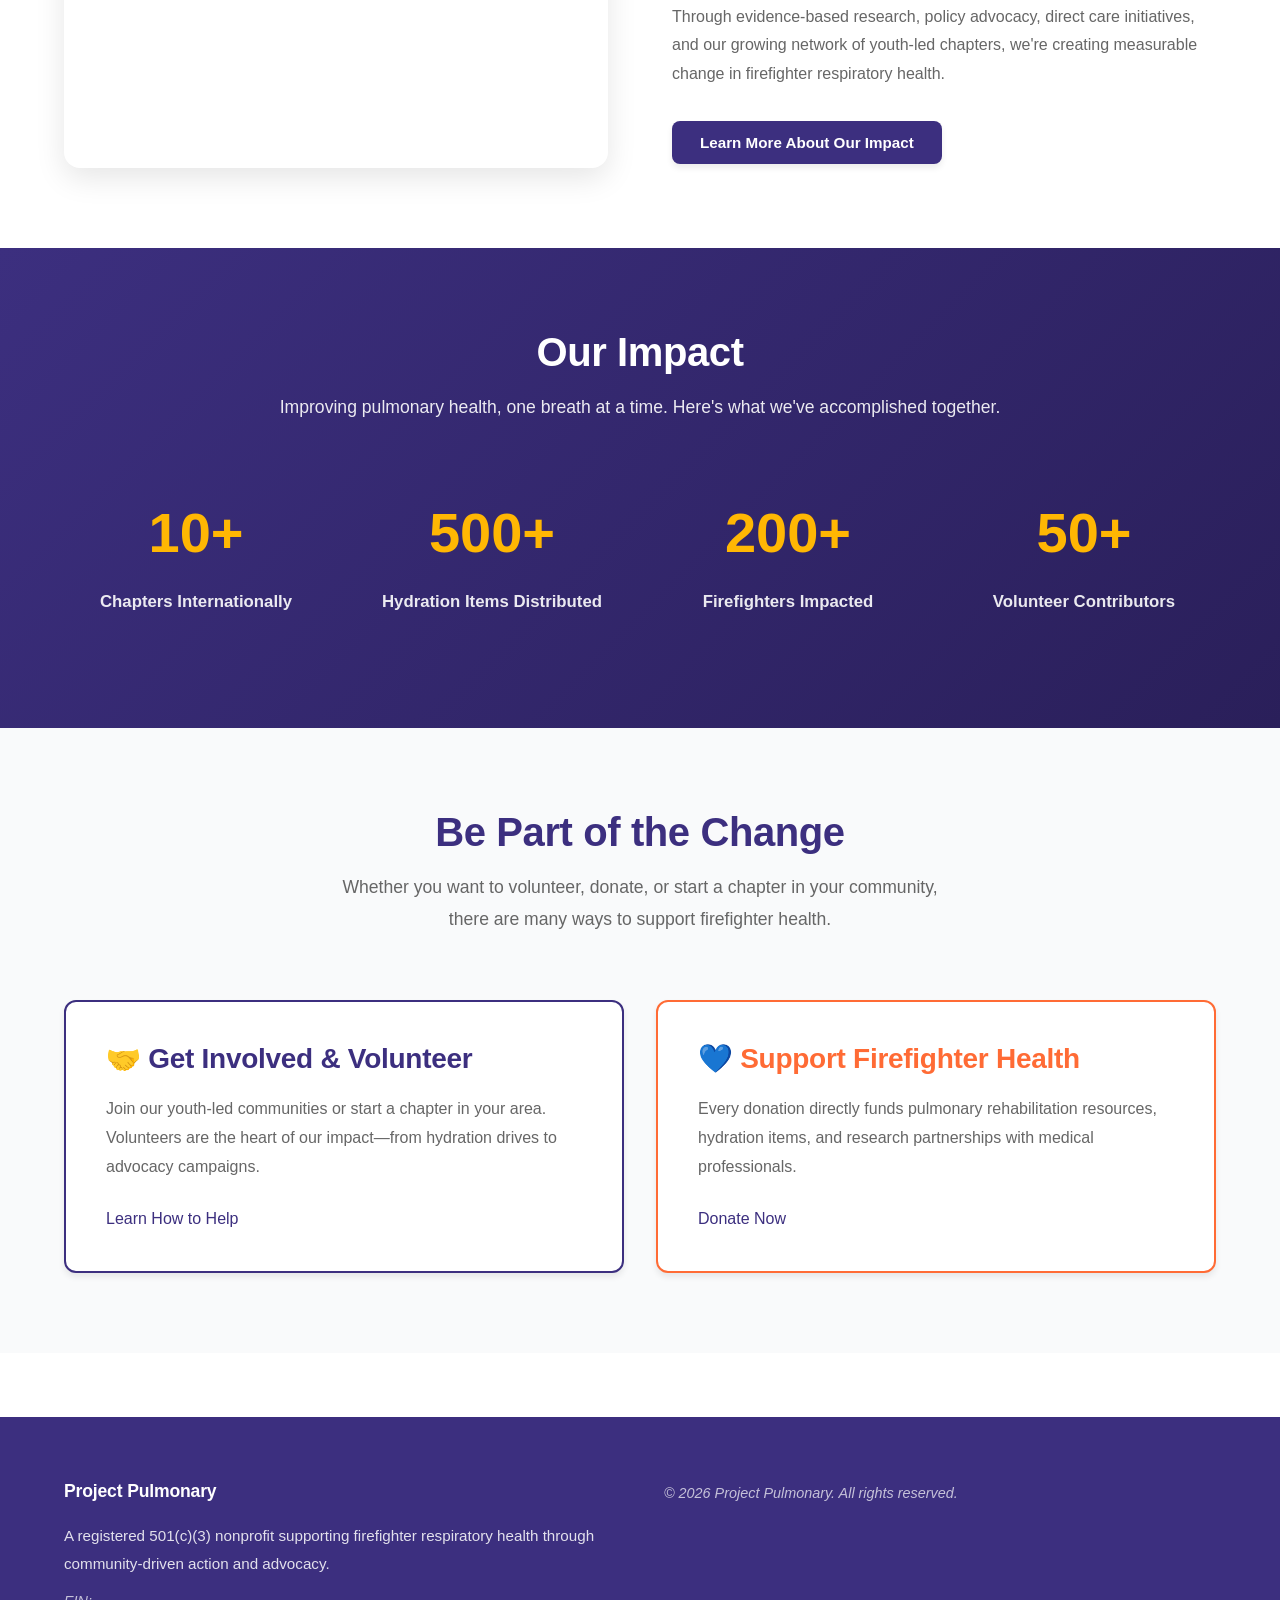
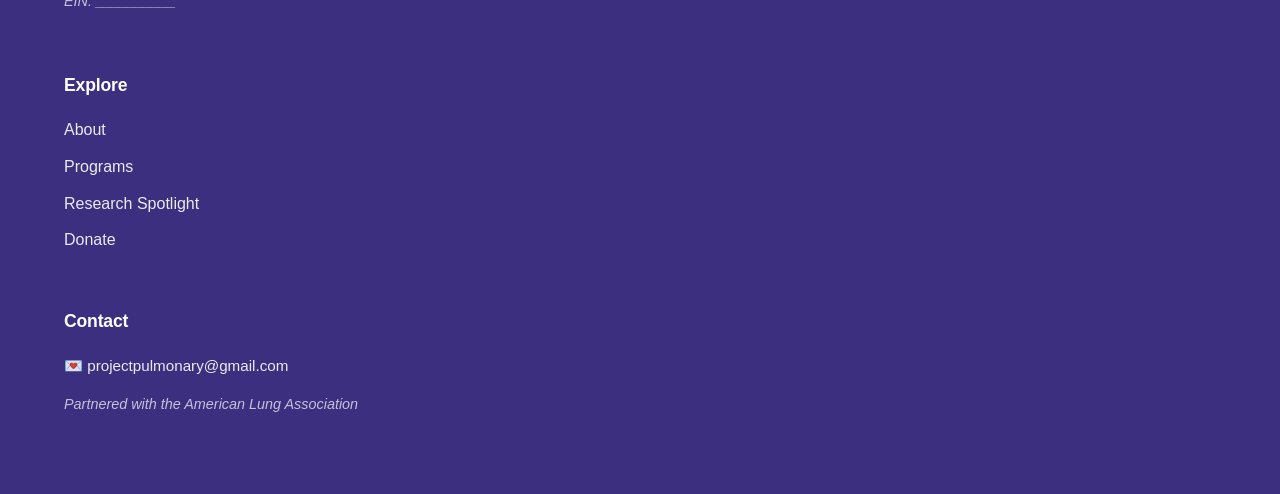
==== commit 7a3752f4: "Redesign homepage layout like igniteher.org with image sections and improved styling" ====
--- a/index.html
+++ b/index.html
@@ -70,109 +70,112 @@
 
 <main id="main">
 
-<section class="hero">
-  <div class="container">
-    <div class="hero-grid">
-      <div class="panel">
-        <span class=\"kicker\"><span class=\"dot\" aria-hidden=\"true\"></span> Pulmonary Rehabilitation • First Responder Care</span>
-        <h1>Protect those who protect us.</h1>
-        <p class=\"lede\">
-          Providing pulmonary rehabilitation to firefighters facing chronic exposure to airborne carcinogens. We are a 501(c)(3) nonprofit organization centered around research, community service, advocacy, and youth-led impact.
-        </p>
-
-        <div class="badges" aria-label="Highlights">
-          <span class="badge">Partnered with American Lung Association</span>
-          <span class="badge">Hydration Drives</span>
-          <span class="badge">Letters for Lungs</span>
-          <span class="badge">Chapter Network</span>
-        </div>
-
-        <div class="hero-actions">
-          <a class="btn primary" href="donate.html">Donate</a>
-          <a class="btn" href="programs.html">See Programs</a>
-          <a class="btn ghost" href="research.html">Research Spotlight</a>
-        </div>
-      </div>
-
-      <aside class="panel soft" aria-label="How we help">
-        <h2 style=\"margin:0 0 10px;\">Our Four Pillars</h2>
-        <p style=\"margin:0 0 14px;\">
-          Everything we do is grounded in research, driven by youth-led action, and focused on measurable impact.
-        </p>
-        <ul class=\"list\">
-          <li><strong>Research</strong> - Evidence-based approach to pulmonary rehabilitation</li>
-          <li><strong>Advocacy</strong> - Policy and awareness initiatives for firefighter health</li>
-          <li><strong>Care</strong> - Direct support and wellness programs for fire stations</li>
-          <li><strong>Community</strong> - Youth-led chapters spearheading local initiatives</li>
+<section class="hero" style="background: linear-gradient(135deg, rgba(60, 47, 127, 0.9) 0%, rgba(42, 31, 90, 0.9) 100%), url('assets/img/hero-bg.jpg') center/cover no-repeat; min-height: 600px; display: flex; align-items: center;">
+  <div class="container">
+    <div class="hero-content" style="max-width: 700px;">
+      <h1 style="color: white; font-size: 4rem; line-height: 1.1; margin-bottom: 1.5rem;">Protect those who protect us.</h1>
+      <p style="color: rgba(255, 255, 255, 0.95); font-size: 1.3rem; line-height: 1.8; margin-bottom: 2rem;">
+        Providing pulmonary rehabilitation to firefighters facing chronic exposure to airborne carcinogens through research, advocacy, care, and youth-led community action.
+      </p>
+      <div class="hero-actions" style="gap: 1rem;">
+        <a class="btn primary" href="donate.html" style="font-size: 1.05rem;">Donate Now</a>
+        <a class="btn ghost" href="programs.html" style="font-size: 1.05rem;">Get Involved</a>
+      </div>
+    </div>
+  </div>
+</section>
+
+<section aria-label="Our Mission" style="padding: 5rem 1.5rem; background: #f9fafb;">
+  <div class="container">
+    <div style="display: grid; grid-template-columns: 1fr 1fr; gap: 4rem; align-items: center;">
+      <div>
+        <h2 style="color: #3C2F7F; margin-bottom: 1.5rem;">Our Four Pillars</h2>
+        <p style="margin-bottom: 1.5rem; line-height: 1.8;">Everything we do is grounded in research, driven by youth-led action, and focused on measurable impact.</p>
+        <ul style="list-style: none; padding: 0; margin: 0;">
+          <li style="margin-bottom: 1.25rem; padding-left: 2rem; position: relative;"><span style="position: absolute; left: 0; color: #FF6B35; font-weight: bold;">→</span> <strong style="color: #3C2F7F;">Research</strong><br><span style="color: #666;">Evidence-based approach to pulmonary rehabilitation</span></li>
+          <li style="margin-bottom: 1.25rem; padding-left: 2rem; position: relative;"><span style="position: absolute; left: 0; color: #FF6B35; font-weight: bold;">→</span> <strong style="color: #3C2F7F;">Advocacy</strong><br><span style="color: #666;">Policy and awareness initiatives for firefighter health</span></li>
+          <li style="margin-bottom: 1.25rem; padding-left: 2rem; position: relative;"><span style="position: absolute; left: 0; color: #FF6B35; font-weight: bold;">→</span> <strong style="color: #3C2F7F;">Care</strong><br><span style="color: #666;">Direct support and wellness programs for fire stations</span></li>
+          <li style="padding-left: 2rem; position: relative;"><span style="position: absolute; left: 0; color: #FF6B35; font-weight: bold;">→</span> <strong style="color: #3C2F7F;">Community</strong><br><span style="color: #666;">Youth-led chapters spearheading local initiatives</span></li>
         </ul>
-      </aside>
-    </div>
-  </div>
-</section>
-
-<section aria-label="Problem statement">
-  <div class="container">
-    <div class="section-title">
-      <h2>Advancing the lung health of firefighters, one breath at a time.</h2>
-      <p>
-        Firefighters face repeated exposure to hazardous smoke and airborne carcinogens during structural fires and wildfires.
-        Long-term respiratory effects deserve visibility, resources, and coordinated support through research, advocacy, and care.
+      </div>
+      <div style="border-radius: 1rem; overflow: hidden; box-shadow: 0 10px 30px rgba(0, 0, 0, 0.1);">
+        <img src="assets/img/pillars.jpg" alt="Our four pillars" style="width: 100%; height: 400px; object-fit: cover; display: block;">
+      </div>
+    </div>
+  </div>
+</section>
+
+<section aria-label="Problem statement" style="padding: 5rem 1.5rem;">
+  <div class="container">
+    <div style="display: grid; grid-template-columns: 1fr 1fr; gap: 4rem; align-items: center;">
+      <div style="border-radius: 1rem; overflow: hidden; box-shadow: 0 10px 30px rgba(0, 0, 0, 0.1);">
+        <img src="assets/img/firefighter-health.jpg" alt="Firefighter health and wellness" style="width: 100%; height: 400px; object-fit: cover; display: block;">
+      </div>
+      <div>
+        <h2 style="color: #3C2F7F; margin-bottom: 1.5rem;">Advancing the lung health of firefighters</h2>
+        <p style="margin-bottom: 1.5rem; line-height: 1.8; color: #666;">
+          Firefighters face repeated exposure to hazardous smoke and airborne carcinogens during structural fires and wildfires. Long-term respiratory effects deserve visibility, resources, and coordinated support.
+        </p>
+        <p style="margin-bottom: 2rem; line-height: 1.8; color: #666;">
+          Through evidence-based research, policy advocacy, direct care initiatives, and our growing network of youth-led chapters, we're creating measurable change in firefighter respiratory health.
+        </p>
+        <a class="btn primary" href="about.html">Learn More About Our Impact</a>
+      </div>
+    </div>
+  </div>
+</section>
+
+<section aria-label="Impact metrics" style="padding: 5rem 1.5rem; background: linear-gradient(135deg, #3C2F7F 0%, #2a1f5a 100%); color: white;">
+  <div class="container">
+    <div style="text-align: center; margin-bottom: 4rem;">
+      <h2 style="color: white; margin-bottom: 1rem; font-size: 2.5rem;">Our Impact</h2>
+      <p style="color: rgba(255, 255, 255, 0.9); font-size: 1.1rem;">
+        Improving pulmonary health, one breath at a time. Here's what we've accomplished together.
       </p>
     </div>
-
-    <div class="grid-2">
-      <div class="card">
-        <h3>Research &amp; Advocacy</h3>
-        <p>
-          Evidence-based approach to pulmonary rehabilitation. We partner with medical professionals and the American Lung Association to establish best practices for firefighter lung health.
-        </p>
-      </div>
-      <div class=\"card\">
-        <h3>Community Service &amp; Care</h3>
-        <p>
-          Youth-led chapters spearhead initiatives including hydration drives, wellness programs, and direct support for firefighters in their communities.
-        </p>
-      </div>
-    </div>
-  </div>
-</section>
-
-<section aria-label="Impact metrics">
-  <div class="container">
-    <div class="callout">
-      <div class="section-title">
-        <h2>Impact we track</h2>
-        <p>Metrics are based on the number of chapters, hydration drives, and fire stations supported.</p>
-      </div>
-      <div class="stat-grid" role="list">
-        <div class="stat" role="listitem"><div class="num">10+</div><div class="label">Chapters Internationally</div></div>
-        <div class="stat" role="listitem"><div class="num">500+</div><div class="label">Hydration Items Distributed</div></div>
-        <div class="stat" role="listitem"><div class="num">200+</div><div class="label">Firefighters Impacted</div></div>
-        <div class="stat" role="listitem"><div class="num">50+</div><div class="label">Volunteer Contributors</div></div>
-      </div>
-      <p class="note" style="margin:14px 0 0;">Improving pulmonary health, one breath at a time.</p>
-    </div>
-  </div>
-</section>
-
-<section aria-label="Next steps">
-  <div class="container">
-    <div class="grid-2">
-      <div class="card">
-        <h3>Get Involved &amp; Volunteer</h3>
-        <p>Join our youth-led communities or start a chapter in your area. Volunteers are the heart of our impact—from hydration drives to advocacy campaigns.</p>
-        <div class=\"hero-actions\" style=\"margin-top:14px;\">
-          <a class=\"btn primary\" href=\"programs.html\">Learn How to Help</a>
-          <a class=\"btn\" href=\"programs.html#faq\">View FAQ</a>
-        </div>
-      </div>
-      <div class=\"card\">
-        <h3>Support Firefighter Health</h3>
-        <p>Every donation directly funds pulmonary rehabilitation resources, hydration items, and research partnerships with medical professionals.</p>
-        <div class=\"hero-actions\" style=\"margin-top:14px;\">
-          <a class=\"btn primary\" href=\"donate.html\">Donate Now</a>
-          <a class=\"btn ghost\" href=\"about.html\">Our Mission</a>
-        </div>
+    <div class="stat-grid" role="list" style="display: grid; grid-template-columns: repeat(auto-fit, minmax(200px, 1fr)); gap: 2rem; text-align: center;">
+      <div class="stat" role="listitem">
+        <div class="num" style="font-size: 3.5rem; font-weight: 800; color: #FFB703; margin-bottom: 0.75rem;">10+</div>
+        <div class="label" style="color: rgba(255, 255, 255, 0.9); font-size: 1.05rem; font-weight: 600;">Chapters Internationally</div>
+      </div>
+      <div class="stat" role="listitem">
+        <div class="num" style="font-size: 3.5rem; font-weight: 800; color: #FFB703; margin-bottom: 0.75rem;">500+</div>
+        <div class="label" style="color: rgba(255, 255, 255, 0.9); font-size: 1.05rem; font-weight: 600;">Hydration Items Distributed</div>
+      </div>
+      <div class="stat" role="listitem">
+        <div class="num" style="font-size: 3.5rem; font-weight: 800; color: #FFB703; margin-bottom: 0.75rem;">200+</div>
+        <div class="label" style="color: rgba(255, 255, 255, 0.9); font-size: 1.05rem; font-weight: 600;">Firefighters Impacted</div>
+      </div>
+      <div class="stat" role="listitem">
+        <div class="num" style="font-size: 3.5rem; font-weight: 800; color: #FFB703; margin-bottom: 0.75rem;">50+</div>
+        <div class="label" style="color: rgba(255, 255, 255, 0.9); font-size: 1.05rem; font-weight: 600;">Volunteer Contributors</div>
+      </div>
+    </div>
+  </div>
+</section>
+
+<section aria-label="Next steps" style="padding: 5rem 1.5rem; background: #f9fafb;">
+  <div class="container">
+    <div style="text-align: center; margin-bottom: 4rem;">
+      <h2 style="color: #3C2F7F; margin-bottom: 1rem; font-size: 2.5rem;">Be Part of the Change</h2>
+      <p style="color: #666; font-size: 1.1rem; max-width: 600px; margin: 0 auto;">
+        Whether you want to volunteer, donate, or start a chapter in your community, there are many ways to support firefighter health.
+      </p>
+    </div>
+    <div class="grid-2" style="display: grid; grid-template-columns: repeat(auto-fit, minmax(350px, 1fr)); gap: 2rem;">
+      <div class="card" style="border: 2px solid #3C2F7F; padding: 2.5rem;">
+        <h3 style="color: #3C2F7F; margin-bottom: 1.25rem;">🤝 Get Involved &amp; Volunteer</h3>
+        <p style="margin-bottom: 1.5rem; line-height: 1.8;">
+          Join our youth-led communities or start a chapter in your area. Volunteers are the heart of our impact—from hydration drives to advocacy campaigns.
+        </p>
+        <a class=\"btn primary\" href=\"programs.html\" style=\"display: inline-block;\">Learn How to Help</a>
+      </div>
+      <div class="card" style="border: 2px solid #FF6B35; padding: 2.5rem;">
+        <h3 style="color: #FF6B35; margin-bottom: 1.25rem;\">💙 Support Firefighter Health</h3>
+        <p style="margin-bottom: 1.5rem; line-height: 1.8;\">
+          Every donation directly funds pulmonary rehabilitation resources, hydration items, and research partnerships with medical professionals.
+        </p>
+        <a class=\"btn primary\" href=\"donate.html\" style=\"display: inline-block; background: #FF6B35;\">Donate Now</a>
       </div>
     </div>
   </div>
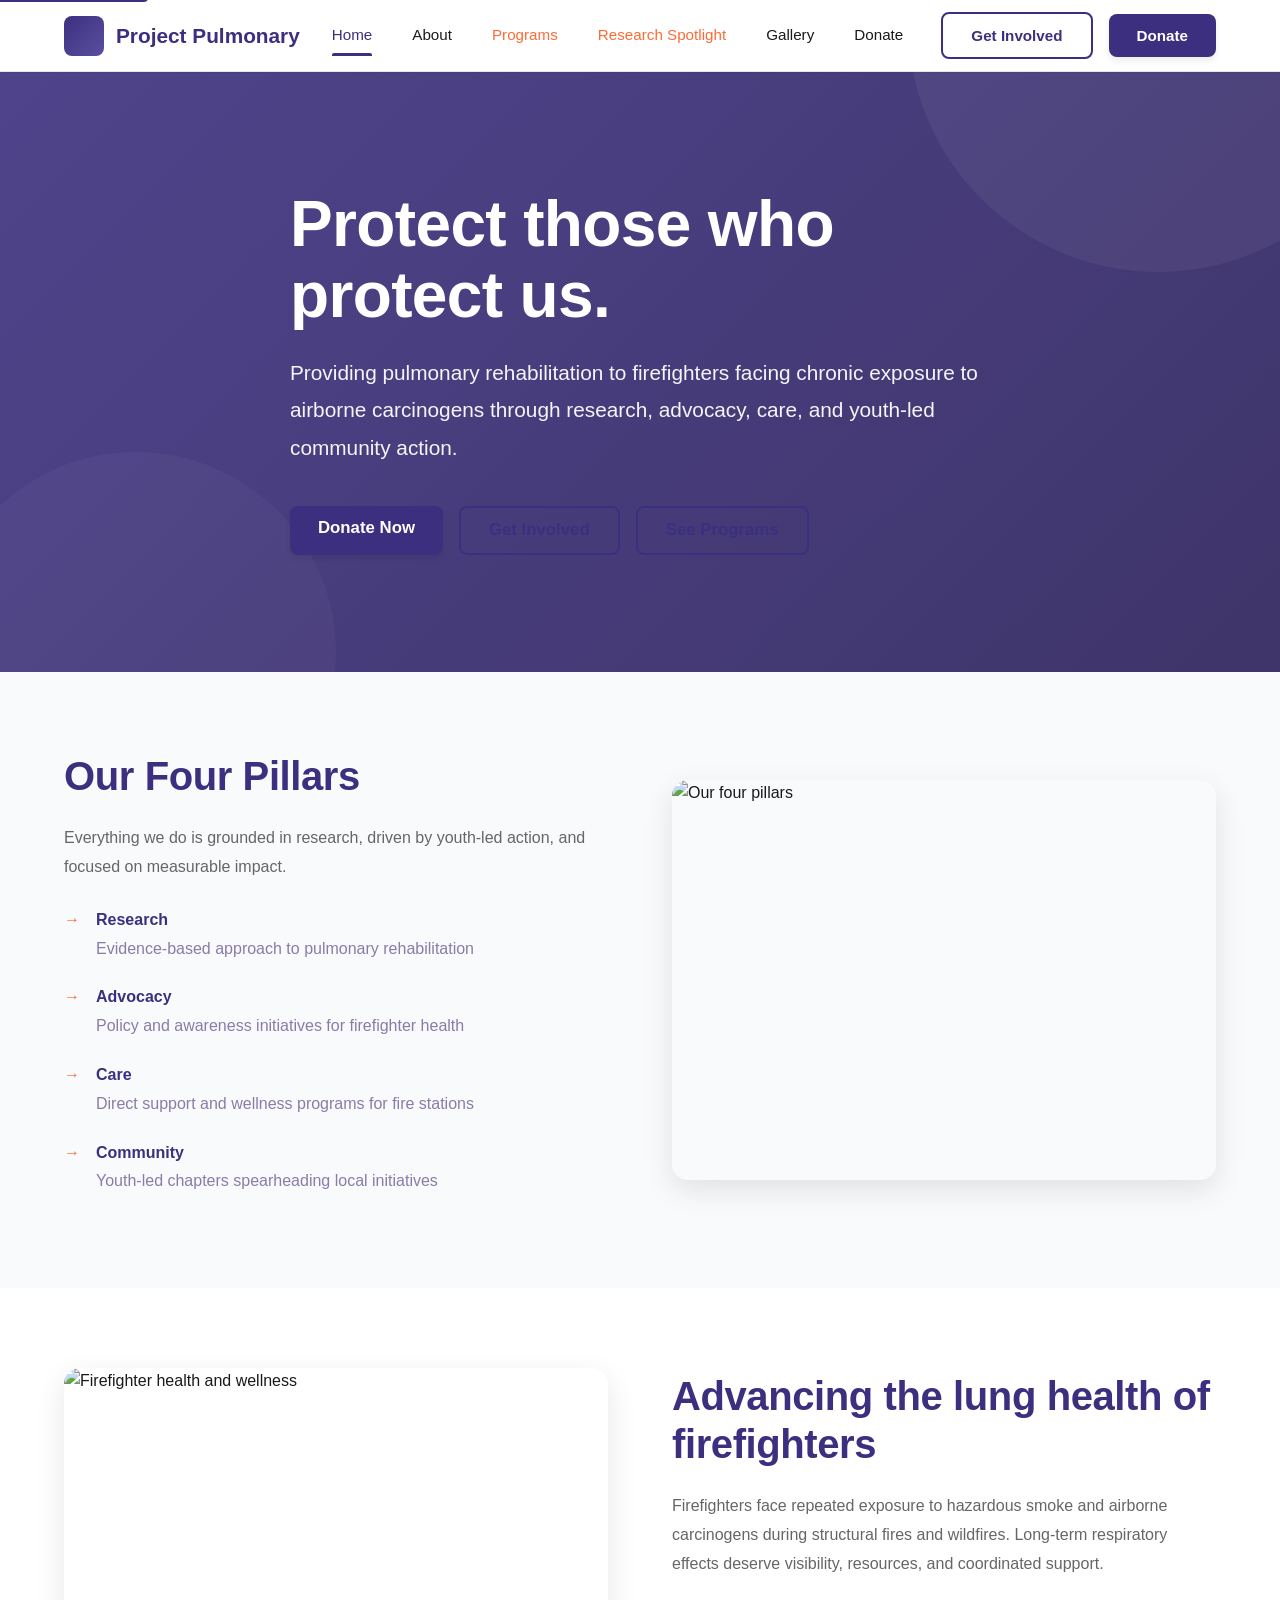
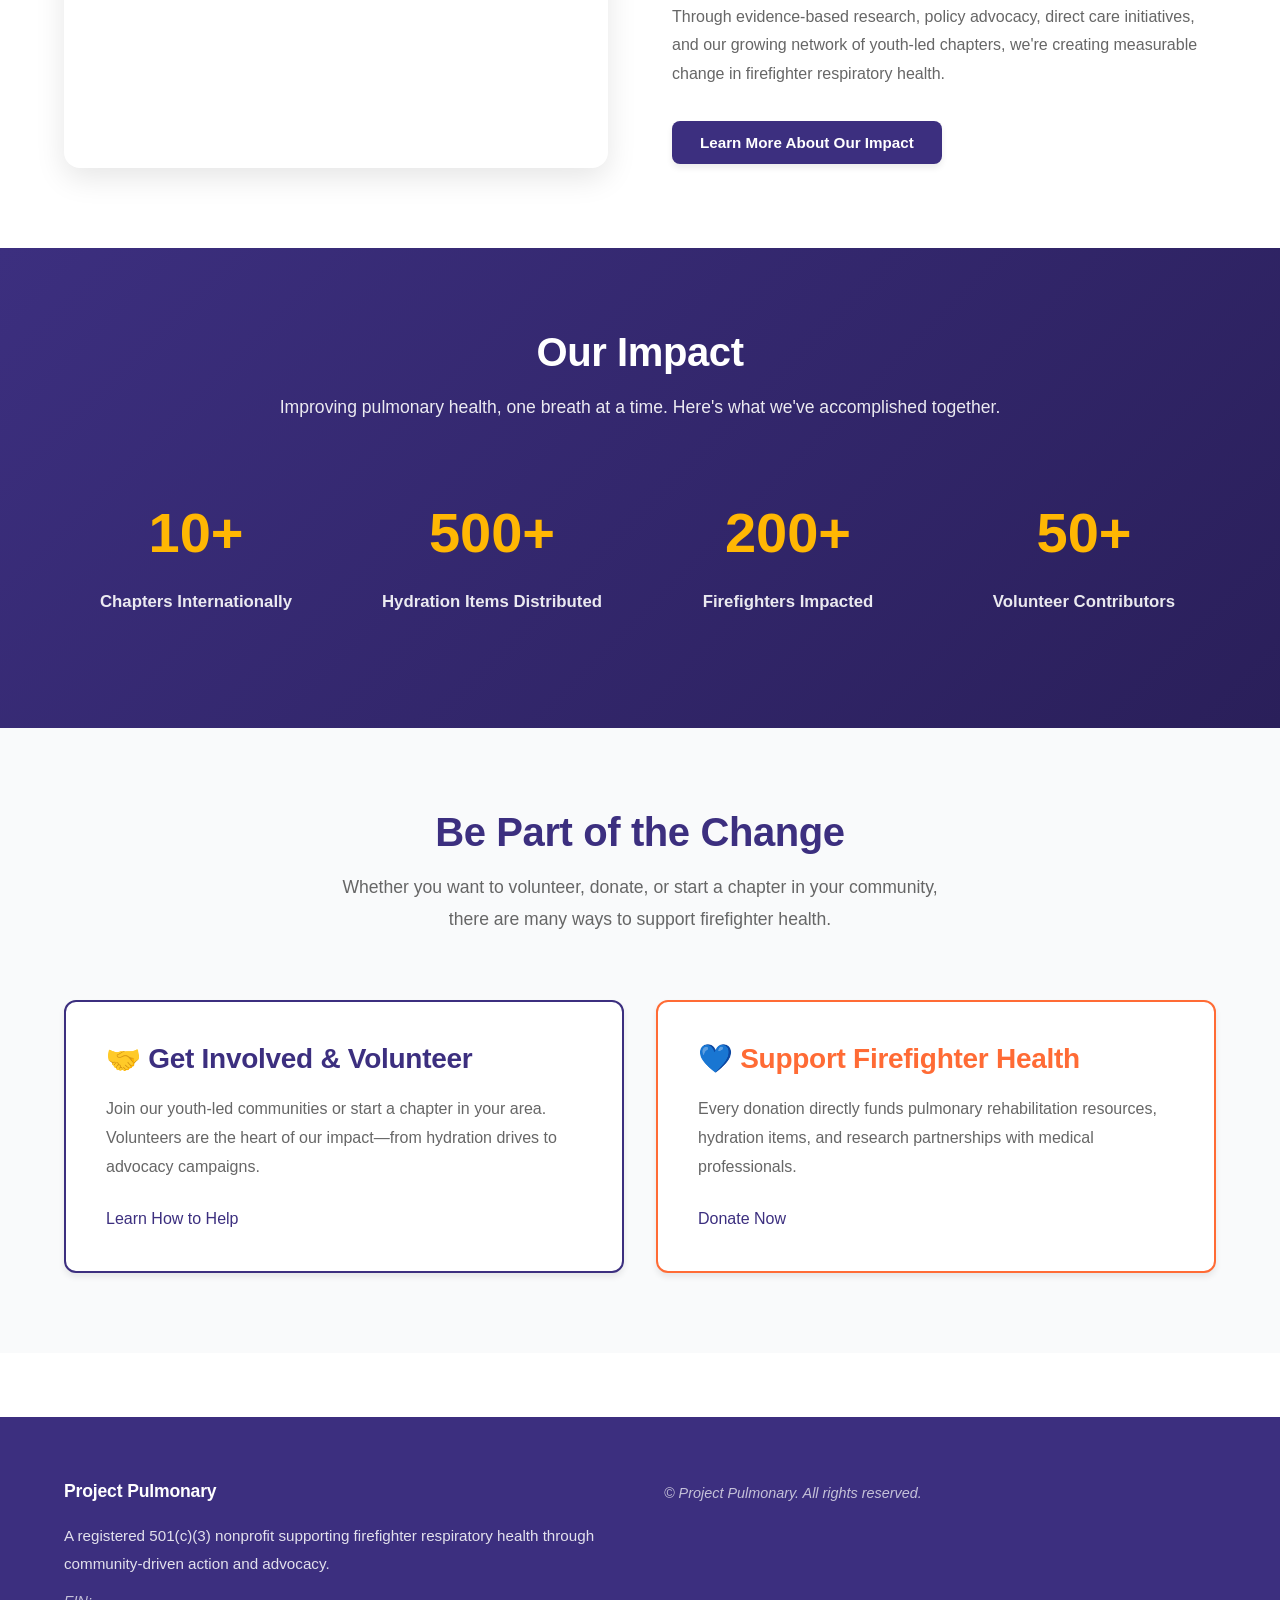
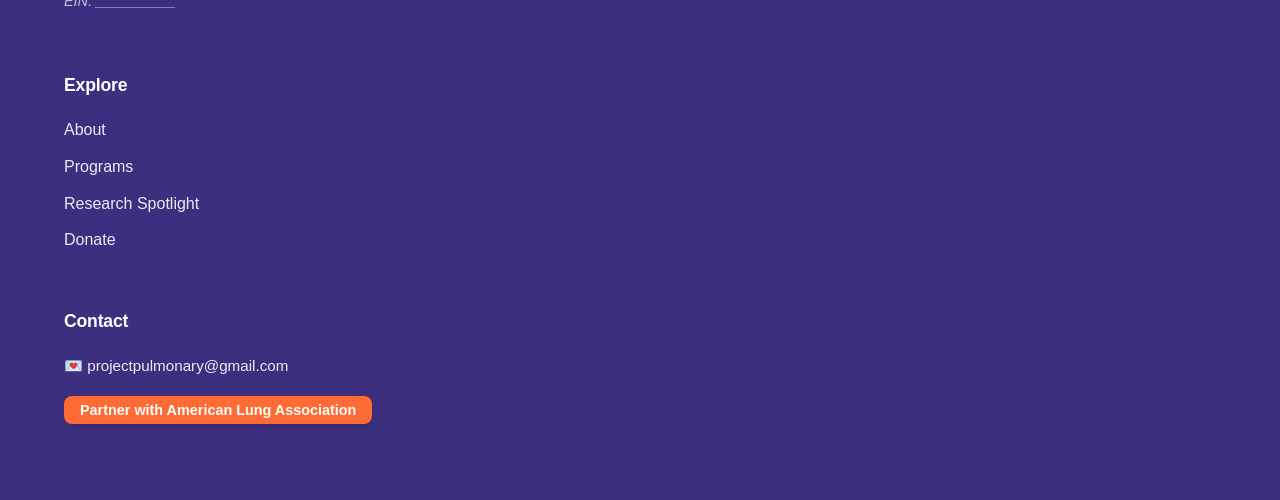
==== commit 8fe9b5d1: "Add animations, recolor key links, carousel gallery, and improve chapter form" ====
--- a/index.html
+++ b/index.html
@@ -37,8 +37,8 @@
       <div class="navlinks" aria-label="Primary links">
         <a href="index.html" aria-current="page">Home</a>
         <a href="about.html">About</a>
-        <a href="programs.html">Programs</a>
-        <a href="research.html">Research Spotlight</a>
+        <a href="programs.html" class="pulse">Programs</a>
+        <a href="research.html" class="pulse">Research Spotlight</a>
         <a href="gallery.html">Gallery</a>
         <a href="donate.html">Donate</a>
       </div>
@@ -80,6 +80,7 @@
       <div class="hero-actions" style="gap: 1rem;">
         <a class="btn primary" href="donate.html" style="font-size: 1.05rem;">Donate Now</a>
         <a class="btn ghost" href="programs.html" style="font-size: 1.05rem;">Get Involved</a>
+        <a class="btn ghost secondary-link pulse" href="programs.html" style="font-size: 1.05rem;">See Programs</a>
       </div>
     </div>
   </div>
@@ -92,10 +93,10 @@
         <h2 style="color: #3C2F7F; margin-bottom: 1.5rem;">Our Four Pillars</h2>
         <p style="margin-bottom: 1.5rem; line-height: 1.8;">Everything we do is grounded in research, driven by youth-led action, and focused on measurable impact.</p>
         <ul style="list-style: none; padding: 0; margin: 0;">
-          <li style="margin-bottom: 1.25rem; padding-left: 2rem; position: relative;"><span style="position: absolute; left: 0; color: #FF6B35; font-weight: bold;">→</span> <strong style="color: #3C2F7F;">Research</strong><br><span style="color: #666;">Evidence-based approach to pulmonary rehabilitation</span></li>
-          <li style="margin-bottom: 1.25rem; padding-left: 2rem; position: relative;"><span style="position: absolute; left: 0; color: #FF6B35; font-weight: bold;">→</span> <strong style="color: #3C2F7F;">Advocacy</strong><br><span style="color: #666;">Policy and awareness initiatives for firefighter health</span></li>
-          <li style="margin-bottom: 1.25rem; padding-left: 2rem; position: relative;"><span style="position: absolute; left: 0; color: #FF6B35; font-weight: bold;">→</span> <strong style="color: #3C2F7F;">Care</strong><br><span style="color: #666;">Direct support and wellness programs for fire stations</span></li>
-          <li style="padding-left: 2rem; position: relative;"><span style="position: absolute; left: 0; color: #FF6B35; font-weight: bold;">→</span> <strong style="color: #3C2F7F;">Community</strong><br><span style="color: #666;">Youth-led chapters spearheading local initiatives</span></li>
+          <li style="margin-bottom: 1.25rem; padding-left: 2rem; position: relative;"><span style="position: absolute; left: 0; color: #FF6B35; font-weight: bold;">→</span> <strong style="color: #3C2F7F;">Research</strong><br><span style="color: #8B7BA8;">Evidence-based approach to pulmonary rehabilitation</span></li>
+          <li style="margin-bottom: 1.25rem; padding-left: 2rem; position: relative;"><span style="position: absolute; left: 0; color: #FF6B35; font-weight: bold;">→</span> <strong style="color: #3C2F7F;">Advocacy</strong><br><span style="color: #8B7BA8;">Policy and awareness initiatives for firefighter health</span></li>
+          <li style="margin-bottom: 1.25rem; padding-left: 2rem; position: relative;"><span style="position: absolute; left: 0; color: #FF6B35; font-weight: bold;">→</span> <strong style="color: #3C2F7F;">Care</strong><br><span style="color: #8B7BA8;">Direct support and wellness programs for fire stations</span></li>
+          <li style="padding-left: 2rem; position: relative;"><span style="position: absolute; left: 0; color: #FF6B35; font-weight: bold;">→</span> <strong style="color: #3C2F7F;">Community</strong><br><span style="color: #8B7BA8;">Youth-led chapters spearheading local initiatives</span></li>
         </ul>
       </div>
       <div style="border-radius: 1rem; overflow: hidden; box-shadow: 0 10px 30px rgba(0, 0, 0, 0.1);">
@@ -205,7 +206,7 @@
       <div>
         <h3>Contact</h3>
         <p>💌 <a href="mailto:projectpulmonary@gmail.com">projectpulmonary@gmail.com</a></p>
-        <p class="note">Partnered with the American Lung Association</p>
+        <p style="margin-top: 1rem;"><a class="btn primary" href="https://www.instagram.com/lungassociation/" target="_blank" style="display: inline-block; font-size: 0.9rem;">Partner with American Lung Association</a></p>
       </div>
     </div>
     <p class="note">© <span id="y"></span> Project Pulmonary. All rights reserved.</p>
--- a/assets/css/styles.css
+++ b/assets/css/styles.css
@@ -716,6 +716,34 @@
   color: rgba(255, 255, 255, 0.7);
 }
 
+/* buttons in footer partner link */
+footer .btn.primary {
+  padding: 0.4rem 1rem;
+  font-size: 0.85rem;
+  background: var(--secondary);
+}
+
+footer .btn.primary:hover {
+  background: var(--secondary-light);
+}
+
+/* highlight programs & research in nav */
+.navlinks a[href="programs.html"],
+.navlinks a[href="research.html"] {
+  color: var(--secondary);
+}
+
+.navlinks a[href="programs.html"]:hover,
+.navlinks a[href="research.html"]:hover {
+  color: var(--secondary-light);
+}
+
+/* optional pulse animation for attention 
+   add class="pulse" where desired */
+.navlinks a.pulse {
+  animation: pulse 3s ease-in-out infinite;
+}
+
 .footer-grid {
   display: grid;
   grid-template-columns: repeat(auto-fit, minmax(280px, 1fr));
@@ -747,6 +775,22 @@
   color: var(--secondary);
 }
 
+/* special link type used for "See Programs" and nav highlights */
+.secondary-link {
+  color: var(--secondary);
+  font-weight: 600;
+  transition: color 0.3s ease;
+}
+.secondary-link:hover,
+.secondary-link:focus {
+  color: var(--secondary-light);
+}
+
+/* pulsing effect for attention-grab elements */
+.pulse {
+  animation: pulse 3s ease-in-out infinite;
+}
+
 .text-light {
   color: var(--text-light);
 }
@@ -802,12 +846,59 @@
   }
 }
 
+@keyframes countUp {
+  from {
+    opacity: 0;
+    transform: scale(0.8);
+  }
+  to {
+    opacity: 1;
+    transform: scale(1);
+  }
+}
+
+@keyframes pulse {
+  0%, 100% {
+    opacity: 1;
+  }
+  50% {
+    opacity: 0.85;
+  }
+}
+
+@keyframes slideUp {
+  from {
+    opacity: 0;
+    transform: translateY(20px);
+  }
+  to {
+    opacity: 1;
+    transform: translateY(0);
+  }
+}
+
 .fade-in {
   animation: fadeIn 0.5s ease-out;
 }
 
 .slide-in {
   animation: slideIn 0.4s ease-out;
+}
+
+.count-up {
+  animation: countUp 0.6s ease-out;
+}
+
+.pulse-effect {
+  animation: pulse 2s ease-in-out infinite;
+}
+
+.slide-up {
+  animation: slideUp 0.6s ease-out;
+}
+
+section {
+  animation: fadeIn 0.8s ease-out;
 }
 
 /* Responsive Design */
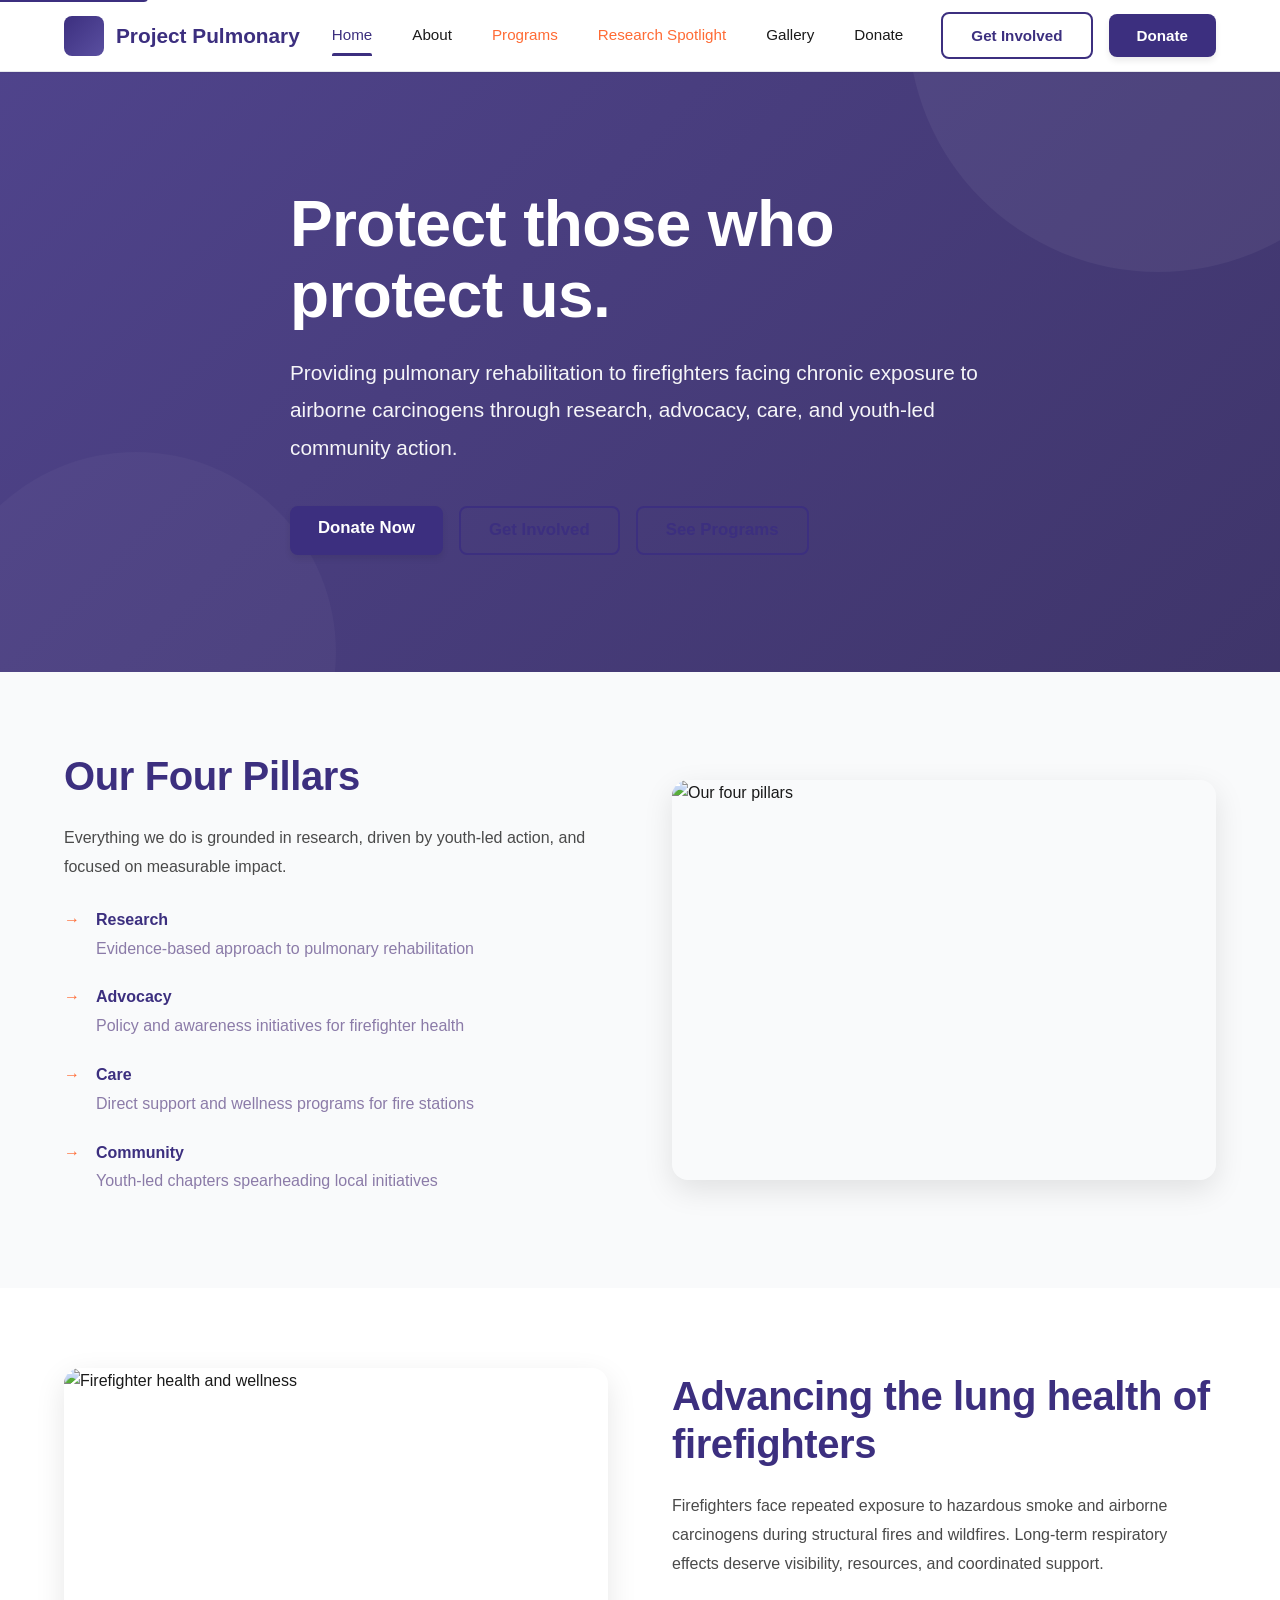
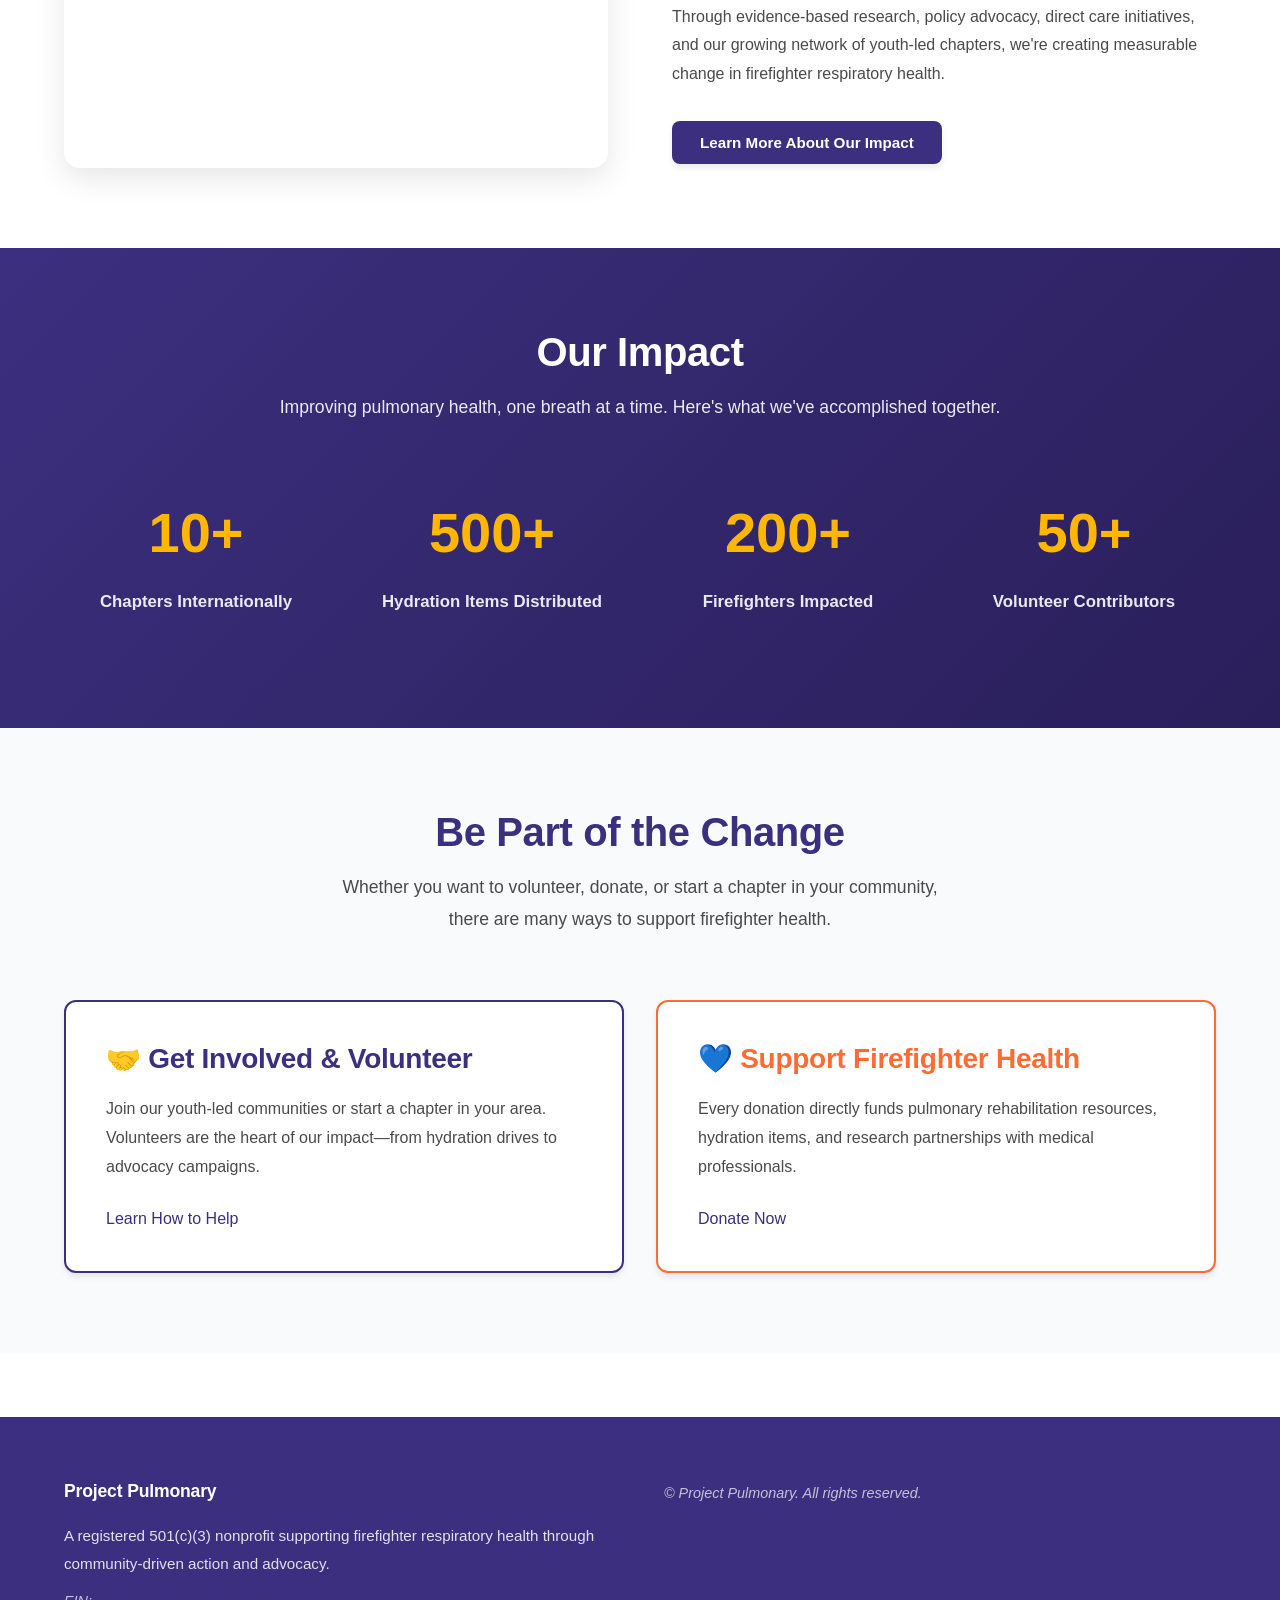
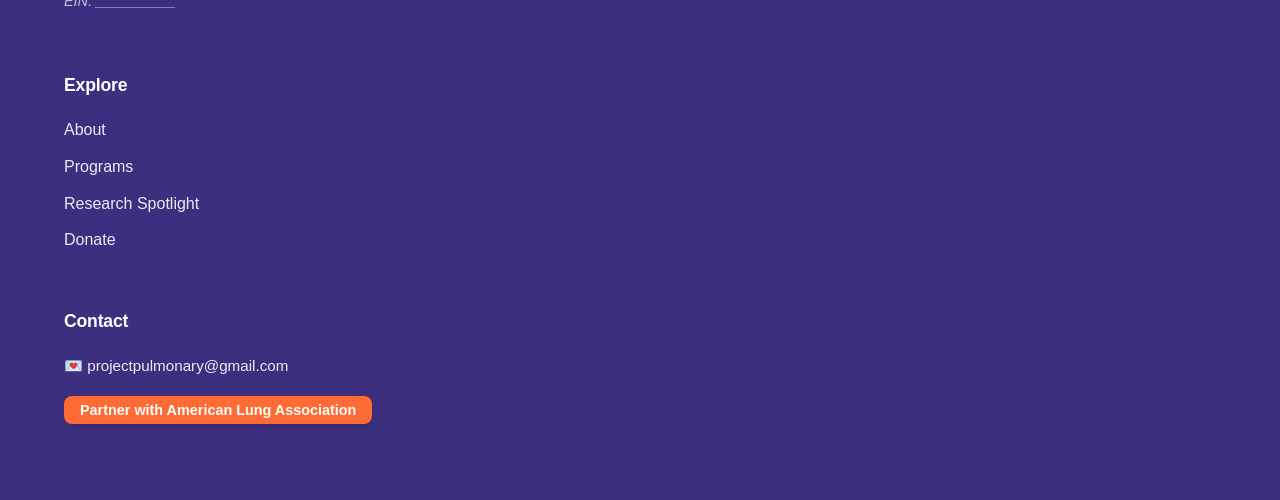
==== commit 49b105fd: "Adjust text contrast and convert ALA partner notes to buttons" ====
--- a/index.html
+++ b/index.html
@@ -114,10 +114,10 @@
       </div>
       <div>
         <h2 style="color: #3C2F7F; margin-bottom: 1.5rem;">Advancing the lung health of firefighters</h2>
-        <p style="margin-bottom: 1.5rem; line-height: 1.8; color: #666;">
+        <p style="margin-bottom: 1.5rem; line-height: 1.8; color: var(--text-light);">
           Firefighters face repeated exposure to hazardous smoke and airborne carcinogens during structural fires and wildfires. Long-term respiratory effects deserve visibility, resources, and coordinated support.
         </p>
-        <p style="margin-bottom: 2rem; line-height: 1.8; color: #666;">
+        <p style="margin-bottom: 2rem; line-height: 1.8; color: var(--text-light);">
           Through evidence-based research, policy advocacy, direct care initiatives, and our growing network of youth-led chapters, we're creating measurable change in firefighter respiratory health.
         </p>
         <a class="btn primary" href="about.html">Learn More About Our Impact</a>
@@ -159,7 +159,7 @@
   <div class="container">
     <div style="text-align: center; margin-bottom: 4rem;">
       <h2 style="color: #3C2F7F; margin-bottom: 1rem; font-size: 2.5rem;">Be Part of the Change</h2>
-      <p style="color: #666; font-size: 1.1rem; max-width: 600px; margin: 0 auto;">
+      <p style="color: var(--text-light); font-size: 1.1rem; max-width: 600px; margin: 0 auto;">
         Whether you want to volunteer, donate, or start a chapter in your community, there are many ways to support firefighter health.
       </p>
     </div>
--- a/assets/css/styles.css
+++ b/assets/css/styles.css
@@ -7,7 +7,7 @@
   --secondary-light: #FFB703;
   --accent: #10b981;
   --text-dark: #1a1a1a;
-  --text-light: #666666;
+  --text-light: #4a4a4a; /* darker for improved contrast */
   --text-lighter: #999999;
   --border-light: #e5e7eb;
   --bg-light: #f9fafb;
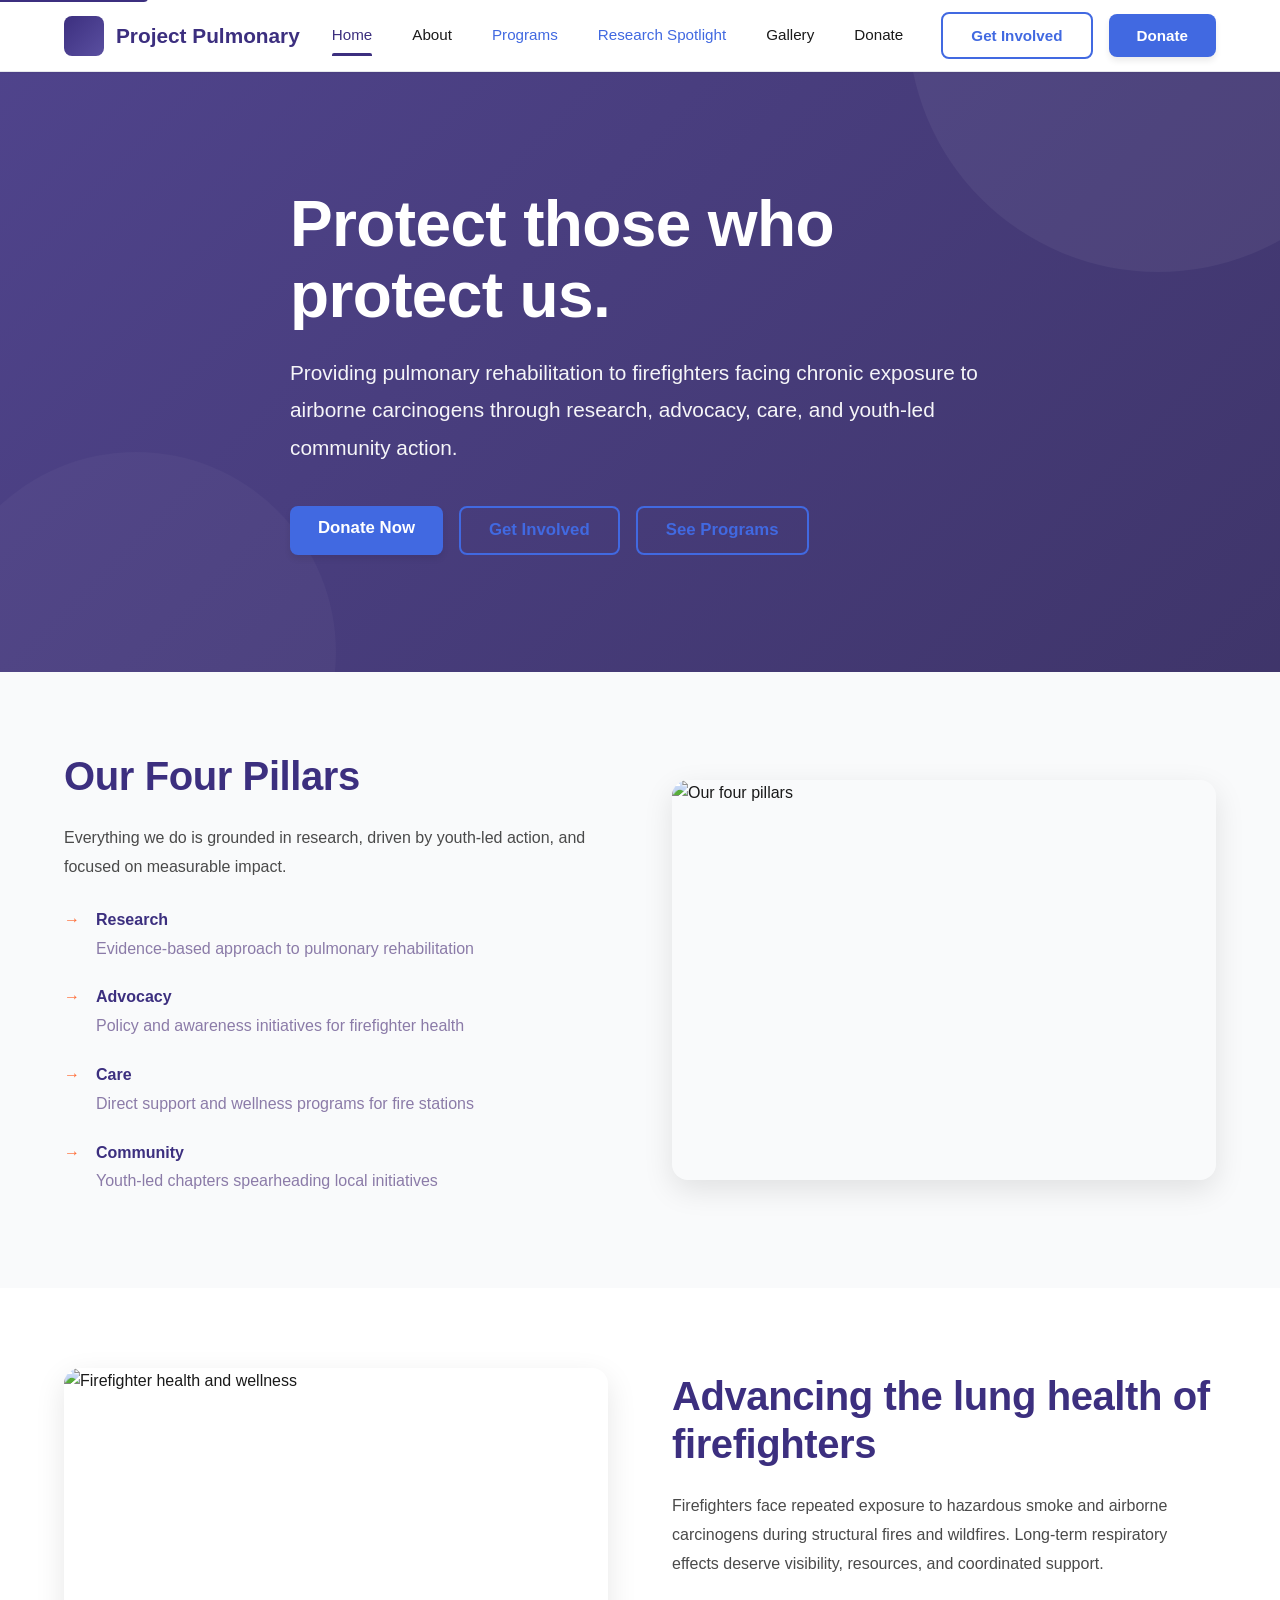
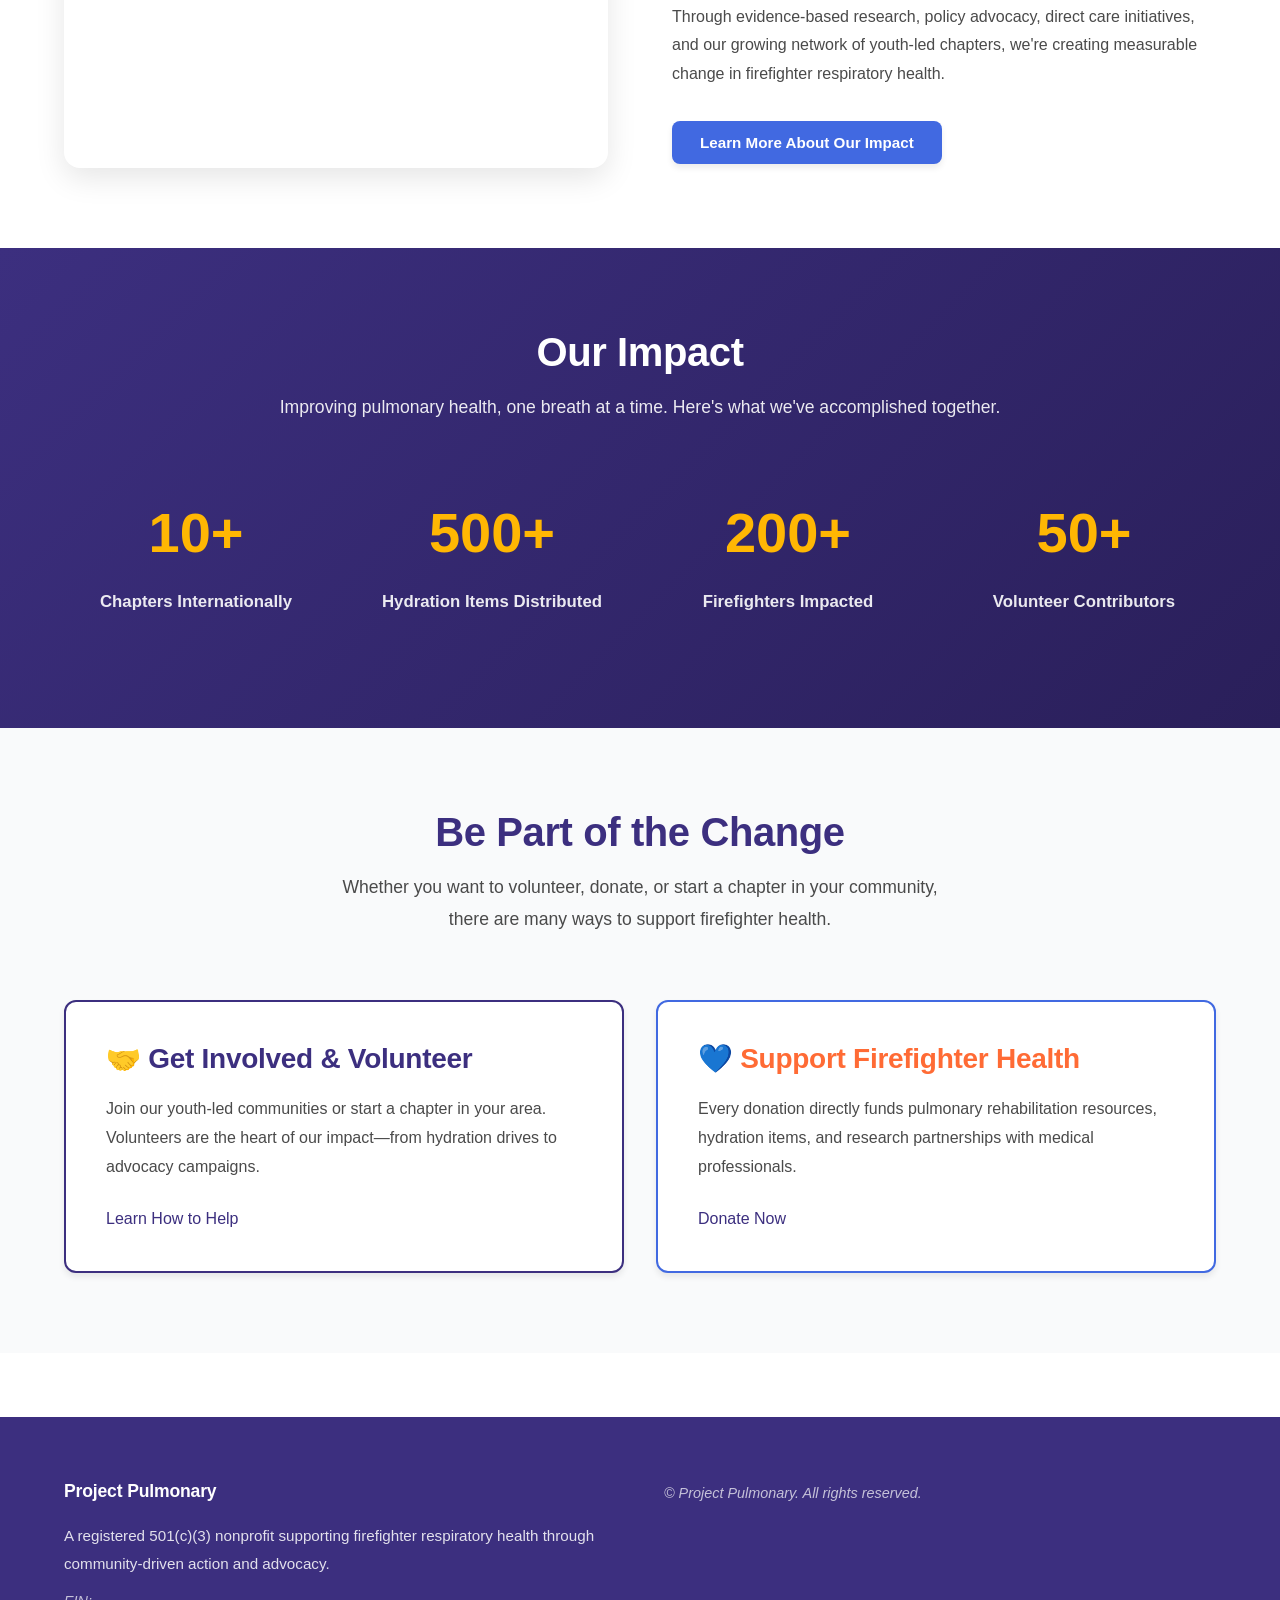
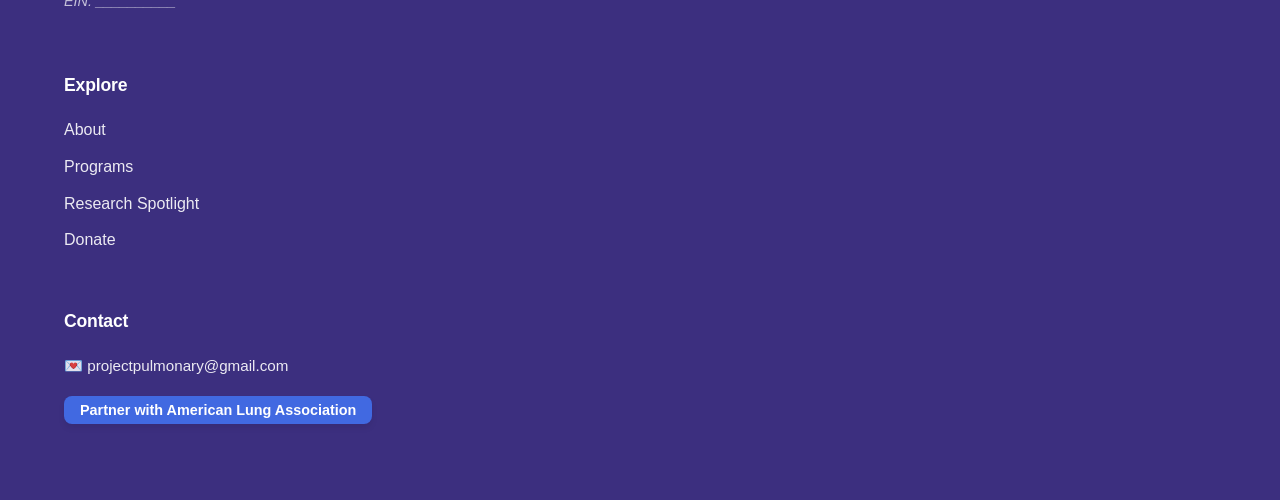
==== commit fe290b86: "modify organges to royal blues" ====
--- a/index.html
+++ b/index.html
@@ -171,12 +171,12 @@
         </p>
         <a class=\"btn primary\" href=\"programs.html\" style=\"display: inline-block;\">Learn How to Help</a>
       </div>
-      <div class="card" style="border: 2px solid #FF6B35; padding: 2.5rem;">
+      <div class="card" style="border: 2px solid var(--secondary); padding: 2.5rem;">
         <h3 style="color: #FF6B35; margin-bottom: 1.25rem;\">💙 Support Firefighter Health</h3>
         <p style="margin-bottom: 1.5rem; line-height: 1.8;\">
           Every donation directly funds pulmonary rehabilitation resources, hydration items, and research partnerships with medical professionals.
         </p>
-        <a class=\"btn primary\" href=\"donate.html\" style=\"display: inline-block; background: #FF6B35;\">Donate Now</a>
+        <a class=\"btn primary\" href=\"donate.html\" style=\"display: inline-block; background: var(--secondary);\">Donate Now</a>
       </div>
     </div>
   </div>
--- a/assets/css/styles.css
+++ b/assets/css/styles.css
@@ -3,8 +3,8 @@
   --primary: #3C2F7F;
   --primary-dark: #2a1f5a;
   --primary-light: #5a4fa0;
-  --secondary: #FF6B35;
-  --secondary-light: #FFB703;
+  --secondary: #4169E1; /* royal blue */
+  --secondary-light: #5a76e8; /* lighter royal */
   --accent: #10b981;
   --text-dark: #1a1a1a;
   --text-light: #4a4a4a; /* darker for improved contrast */
@@ -246,37 +246,37 @@
 }
 
 .btn.primary {
-  background: var(--primary);
+  background: var(--secondary);
   color: var(--white);
   box-shadow: var(--shadow-md);
 }
 
 .btn.primary:hover {
-  background: var(--primary-dark);
+  background: #3152b0; /* darker royal */
   box-shadow: var(--shadow-lg);
   transform: translateY(-2px);
 }
 
 .btn.ghost {
   background: transparent;
-  color: var(--primary);
-  border: 2px solid var(--primary);
+  color: var(--secondary);
+  border: 2px solid var(--secondary);
 }
 
 .btn.ghost:hover {
-  background: var(--primary);
+  background: var(--secondary);
   color: var(--white);
 }
 
 .btn:not(.btn.primary):not(.btn.ghost) {
   background: transparent;
-  color: var(--primary);
+  color: var(--secondary);
   border: none;
   box-shadow: none;
 }
 
 .btn:not(.btn.primary):not(.btn.ghost):hover {
-  color: var(--primary-dark);
+  color: #e55a2b;
   text-decoration: underline;
 }
 
@@ -724,7 +724,7 @@
 }
 
 footer .btn.primary:hover {
-  background: var(--secondary-light);
+  background: #3152b0;
 }
 
 /* highlight programs & research in nav */
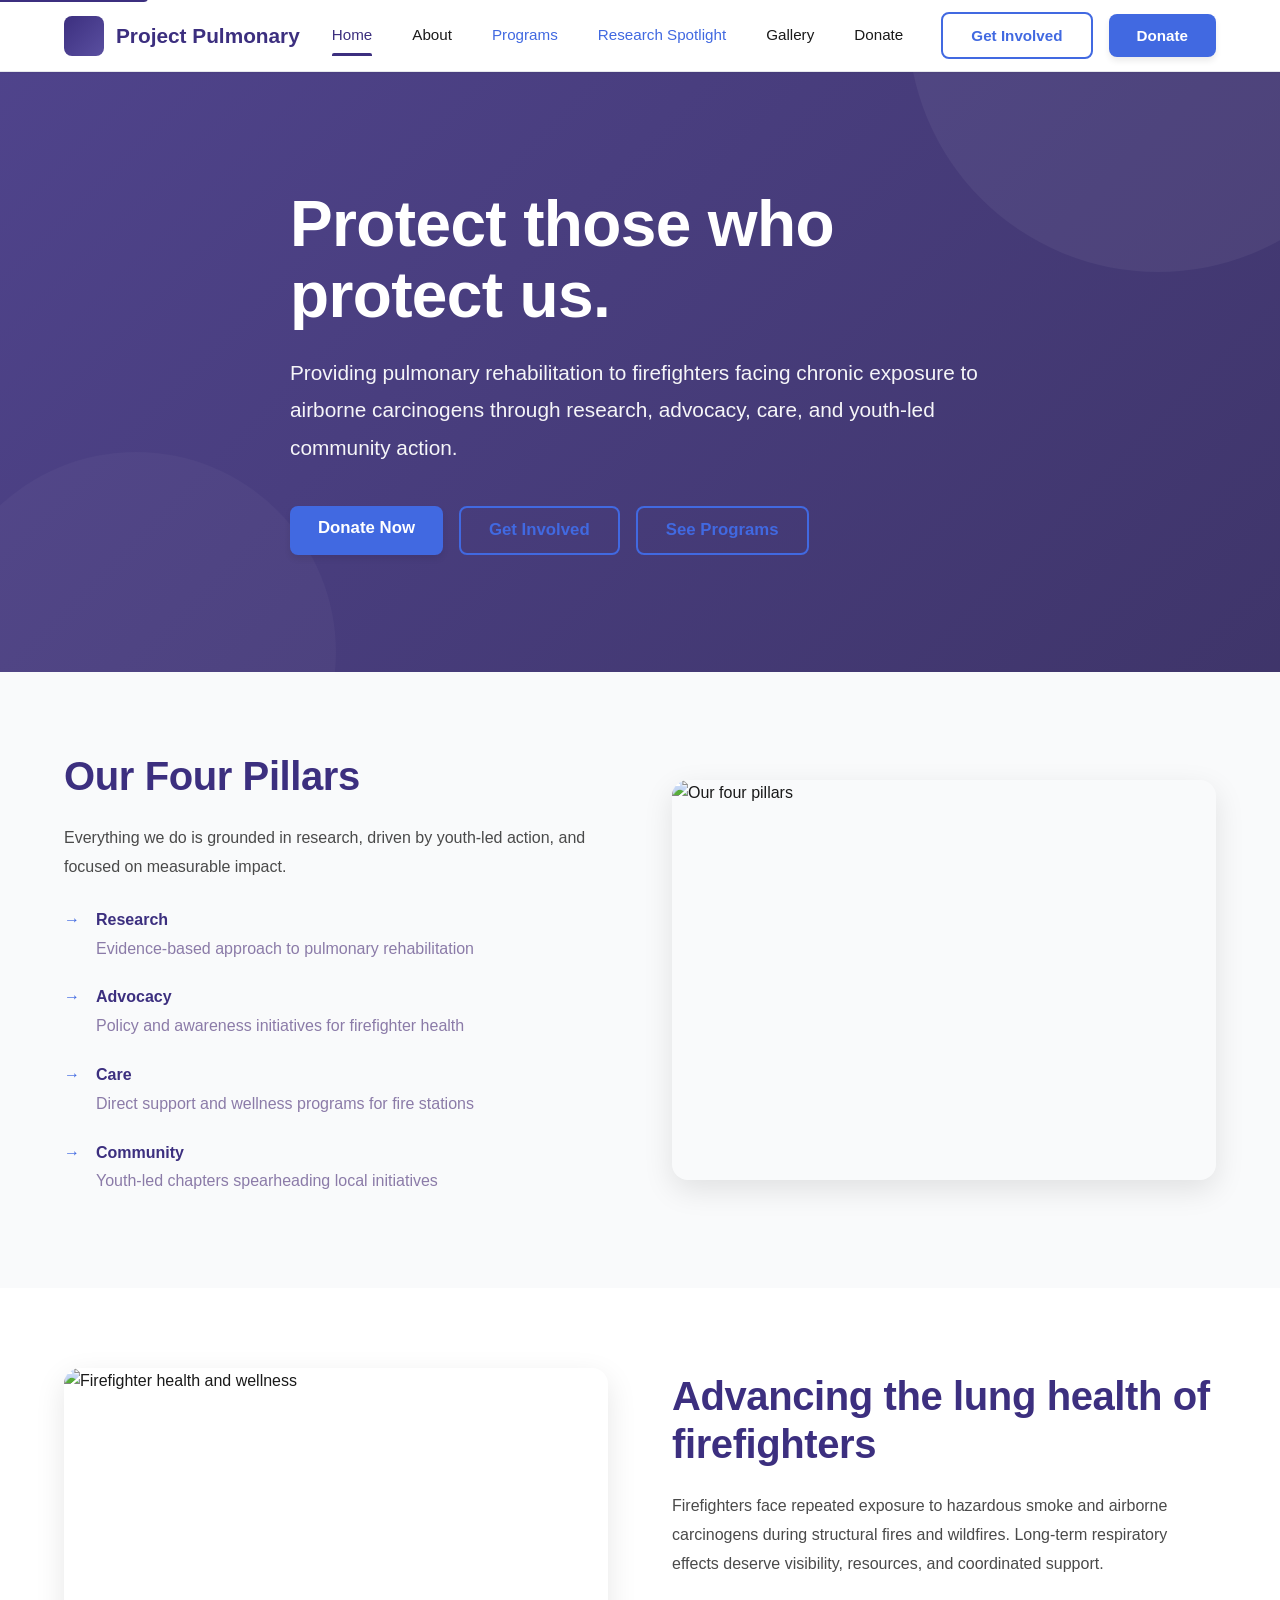
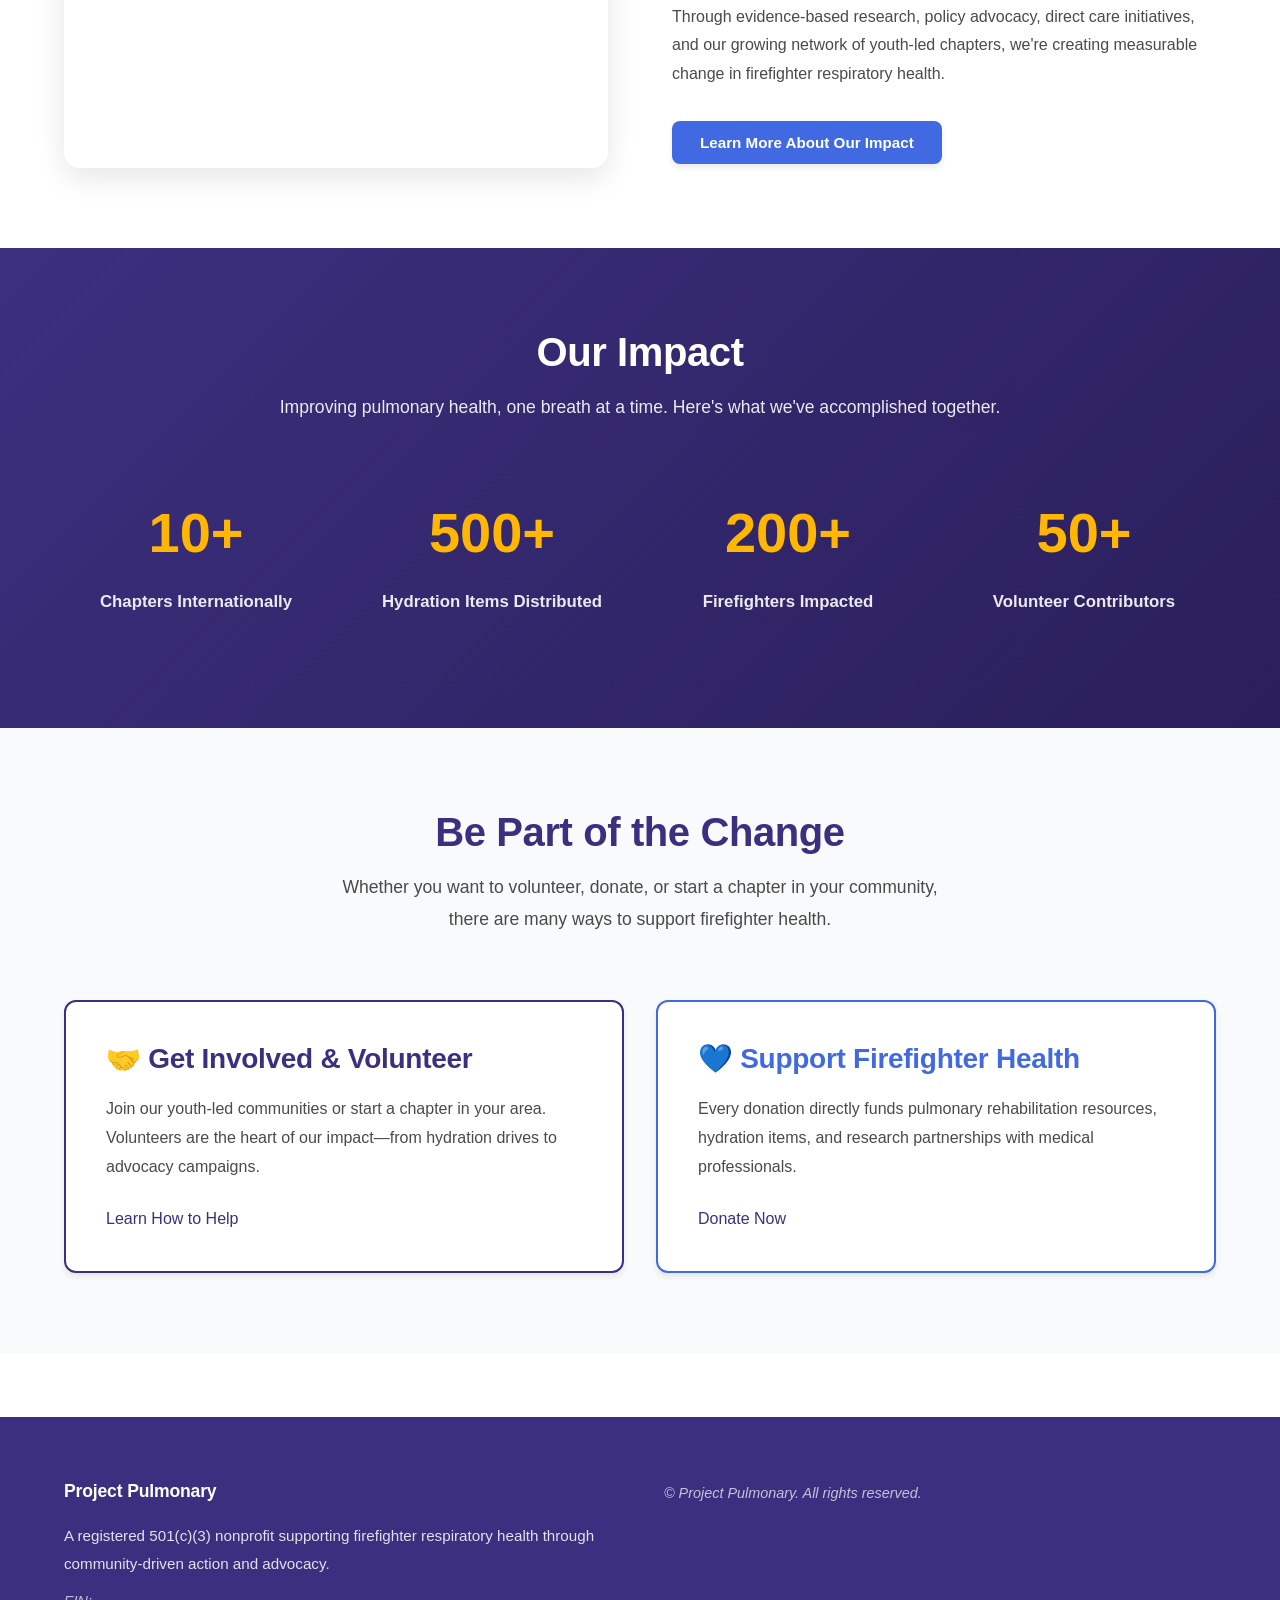
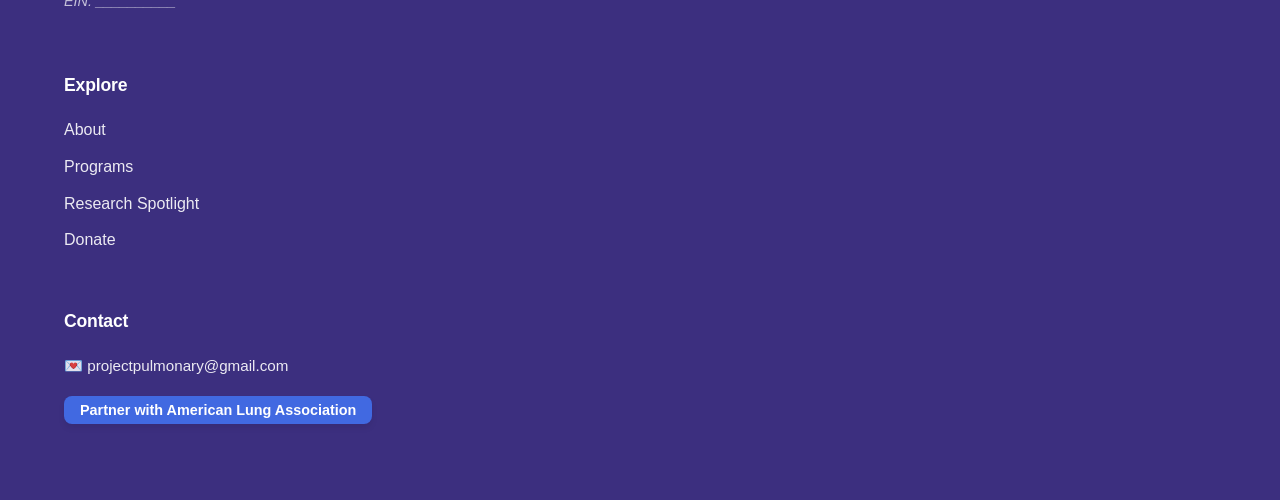
==== commit a2ae0c00: "run design changes" ====
--- a/index.html
+++ b/index.html
@@ -93,10 +93,10 @@
         <h2 style="color: #3C2F7F; margin-bottom: 1.5rem;">Our Four Pillars</h2>
         <p style="margin-bottom: 1.5rem; line-height: 1.8;">Everything we do is grounded in research, driven by youth-led action, and focused on measurable impact.</p>
         <ul style="list-style: none; padding: 0; margin: 0;">
-          <li style="margin-bottom: 1.25rem; padding-left: 2rem; position: relative;"><span style="position: absolute; left: 0; color: #FF6B35; font-weight: bold;">→</span> <strong style="color: #3C2F7F;">Research</strong><br><span style="color: #8B7BA8;">Evidence-based approach to pulmonary rehabilitation</span></li>
-          <li style="margin-bottom: 1.25rem; padding-left: 2rem; position: relative;"><span style="position: absolute; left: 0; color: #FF6B35; font-weight: bold;">→</span> <strong style="color: #3C2F7F;">Advocacy</strong><br><span style="color: #8B7BA8;">Policy and awareness initiatives for firefighter health</span></li>
-          <li style="margin-bottom: 1.25rem; padding-left: 2rem; position: relative;"><span style="position: absolute; left: 0; color: #FF6B35; font-weight: bold;">→</span> <strong style="color: #3C2F7F;">Care</strong><br><span style="color: #8B7BA8;">Direct support and wellness programs for fire stations</span></li>
-          <li style="padding-left: 2rem; position: relative;"><span style="position: absolute; left: 0; color: #FF6B35; font-weight: bold;">→</span> <strong style="color: #3C2F7F;">Community</strong><br><span style="color: #8B7BA8;">Youth-led chapters spearheading local initiatives</span></li>
+          <li style="margin-bottom: 1.25rem; padding-left: 2rem; position: relative;"><span style="position: absolute; left: 0; color: var(--secondary); font-weight: bold;">→</span> <strong style="color: #3C2F7F;">Research</strong><br><span style="color: #8B7BA8;">Evidence-based approach to pulmonary rehabilitation</span></li>
+          <li style="margin-bottom: 1.25rem; padding-left: 2rem; position: relative;"><span style="position: absolute; left: 0; color: var(--secondary); font-weight: bold;">→</span> <strong style="color: #3C2F7F;">Advocacy</strong><br><span style="color: #8B7BA8;">Policy and awareness initiatives for firefighter health</span></li>
+          <li style="margin-bottom: 1.25rem; padding-left: 2rem; position: relative;"><span style="position: absolute; left: 0; color: var(--secondary); font-weight: bold;">→</span> <strong style="color: #3C2F7F;">Care</strong><br><span style="color: #8B7BA8;">Direct support and wellness programs for fire stations</span></li>
+          <li style="padding-left: 2rem; position: relative;"><span style="position: absolute; left: 0; color: var(--secondary); font-weight: bold;">→</span> <strong style="color: #3C2F7F;">Community</strong><br><span style="color: #8B7BA8;">Youth-led chapters spearheading local initiatives</span></li>
         </ul>
       </div>
       <div style="border-radius: 1rem; overflow: hidden; box-shadow: 0 10px 30px rgba(0, 0, 0, 0.1);">
@@ -172,7 +172,7 @@
         <a class=\"btn primary\" href=\"programs.html\" style=\"display: inline-block;\">Learn How to Help</a>
       </div>
       <div class="card" style="border: 2px solid var(--secondary); padding: 2.5rem;">
-        <h3 style="color: #FF6B35; margin-bottom: 1.25rem;\">💙 Support Firefighter Health</h3>
+        <h3 style="color: var(--secondary); margin-bottom: 1.25rem;">💙 Support Firefighter Health</h3>
         <p style="margin-bottom: 1.5rem; line-height: 1.8;\">
           Every donation directly funds pulmonary rehabilitation resources, hydration items, and research partnerships with medical professionals.
         </p>
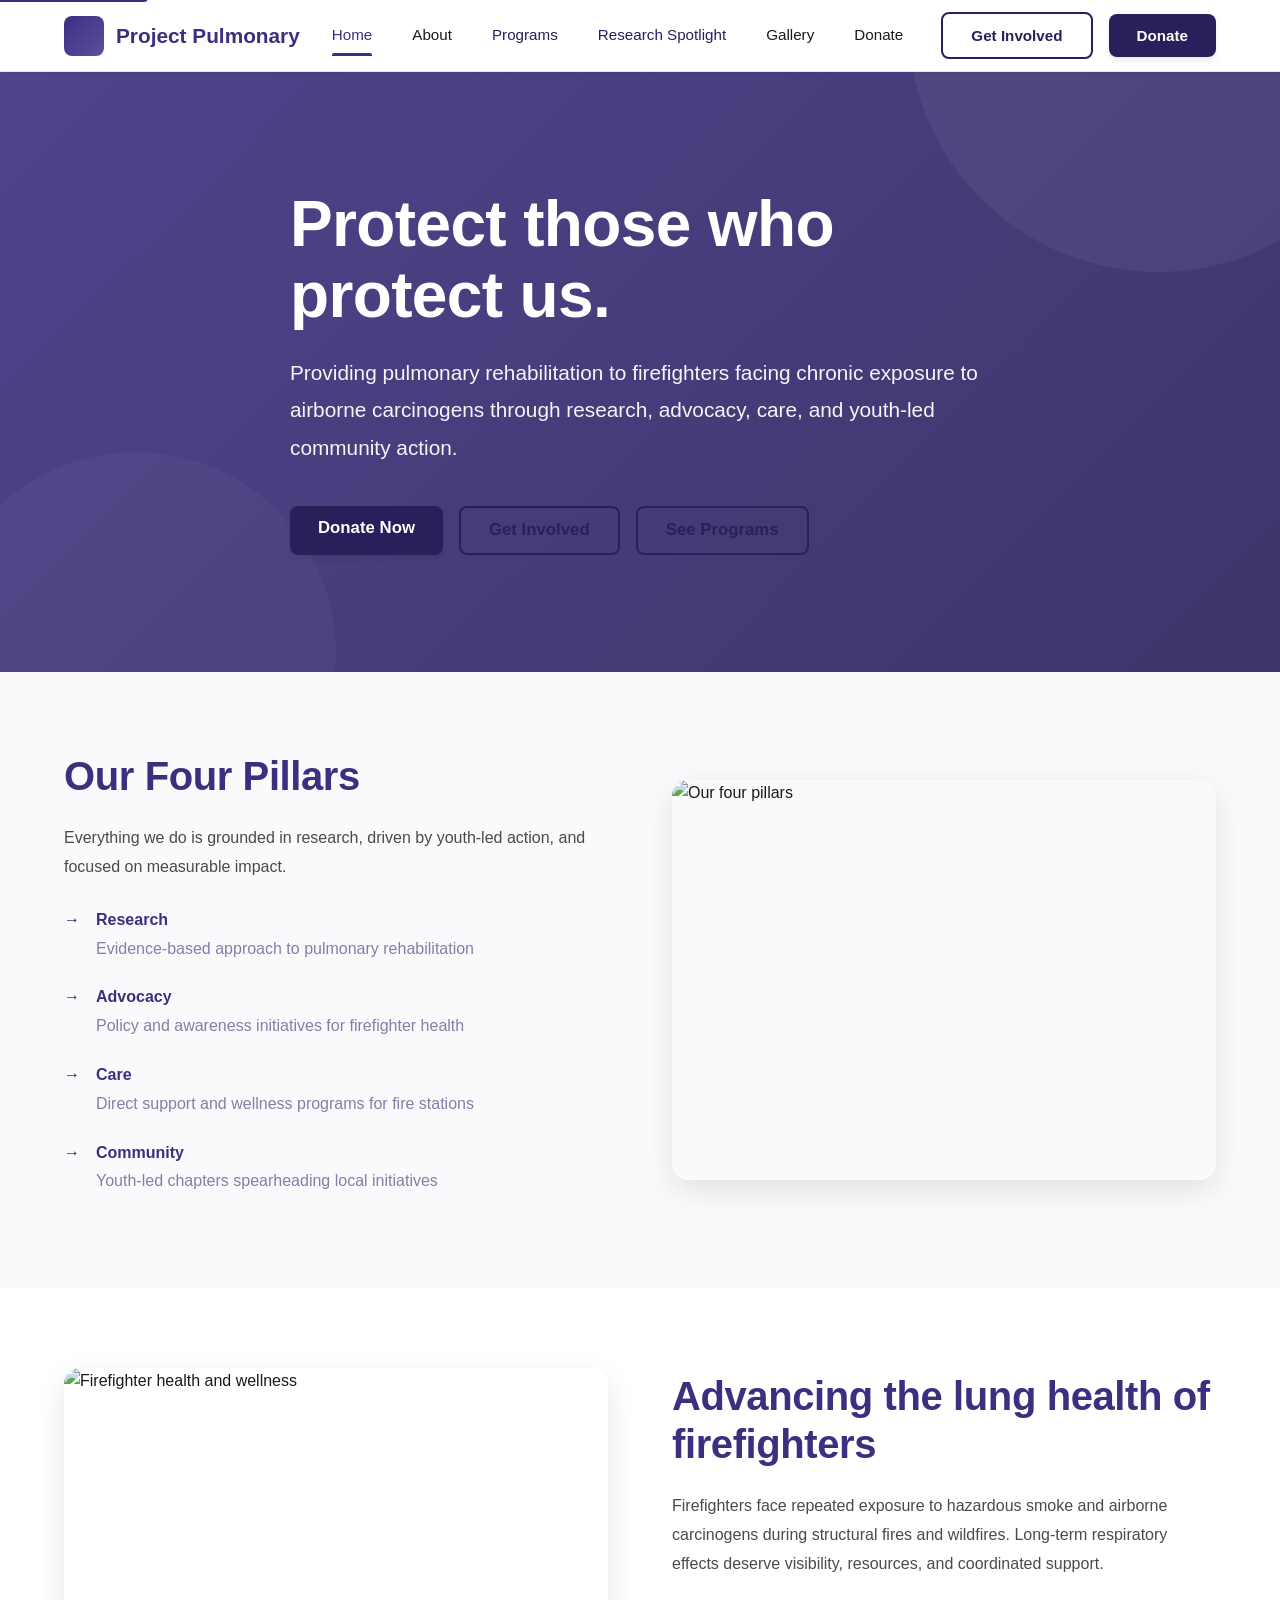
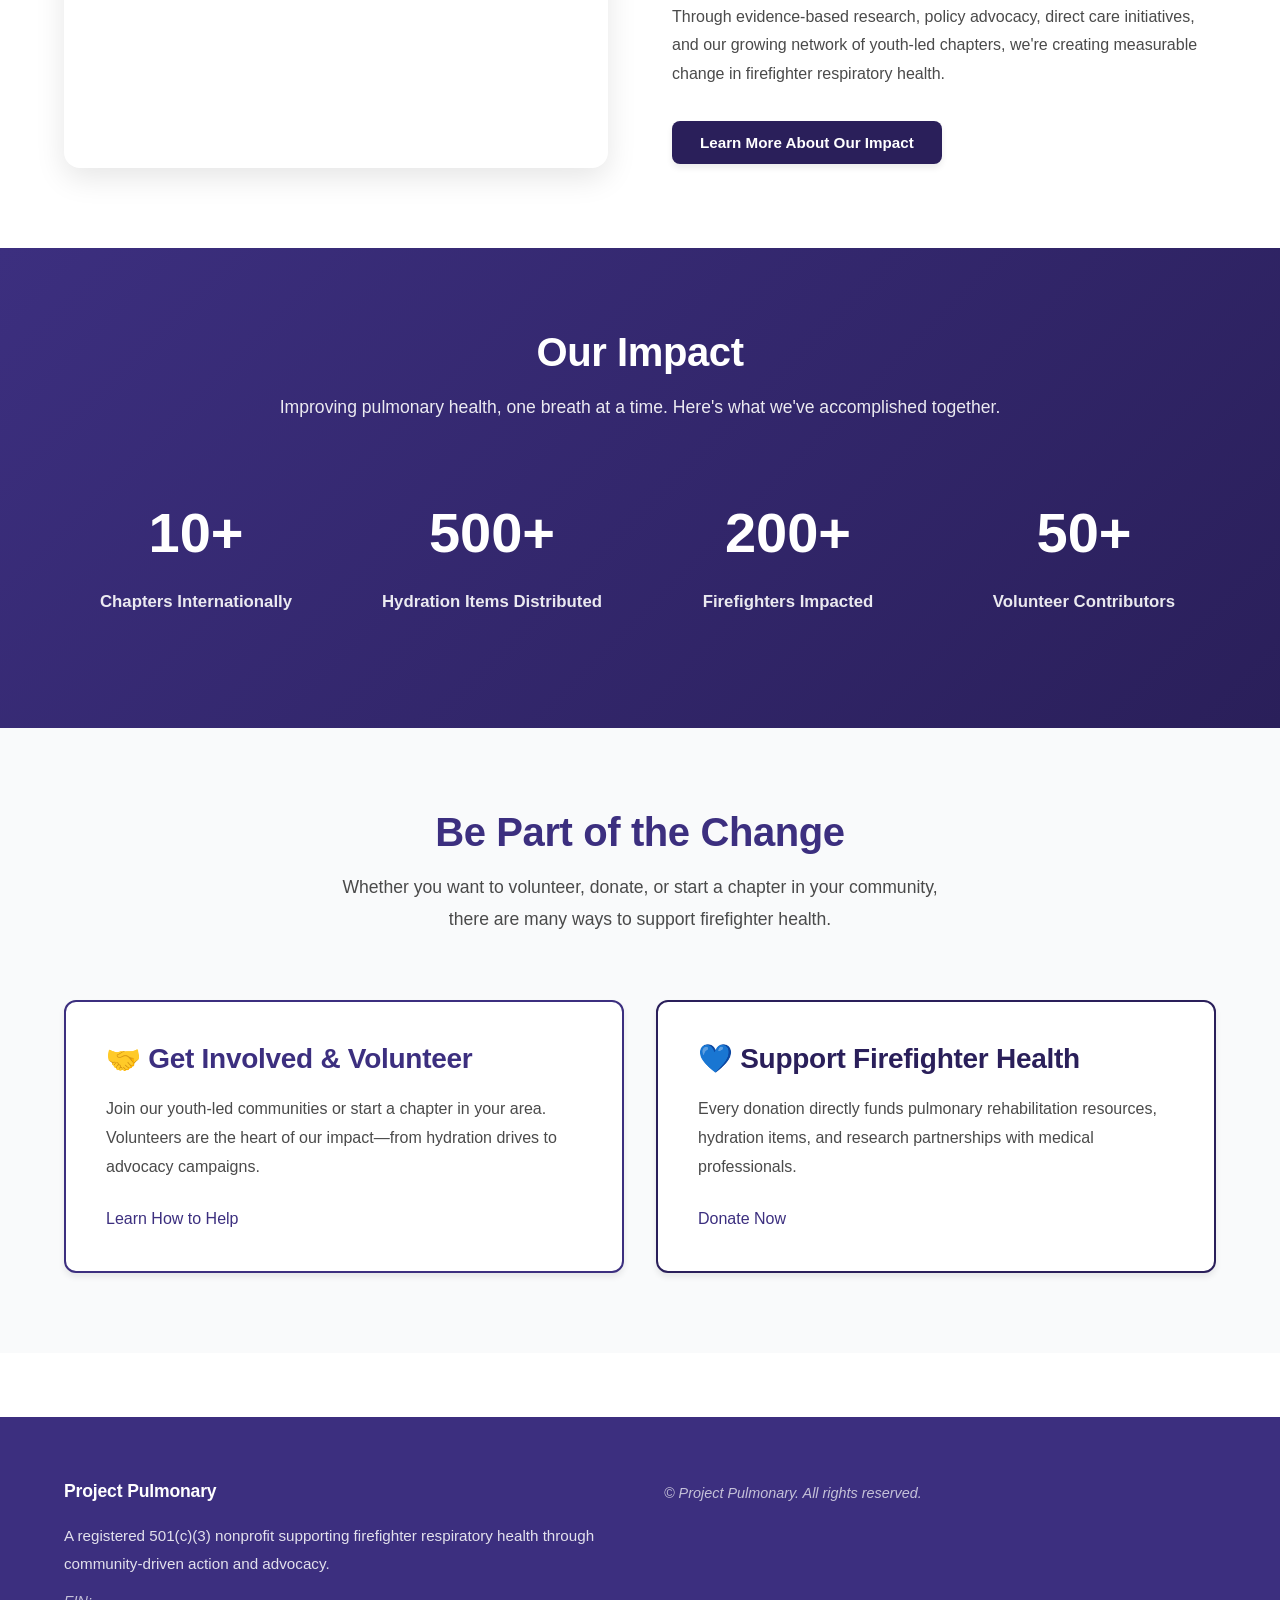
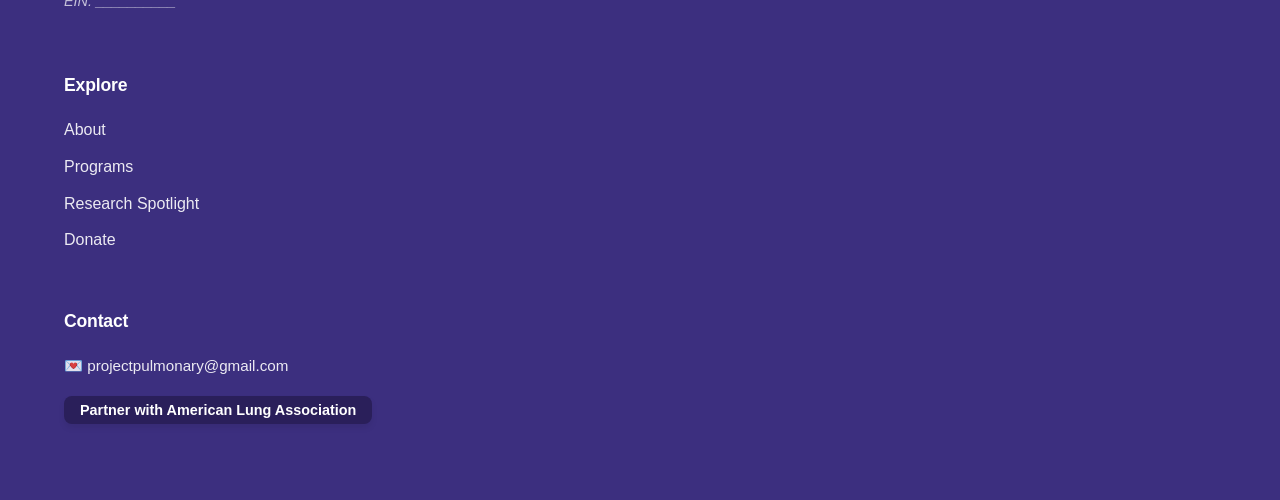
==== commit 6102c282: "design changes" ====
--- a/index.html
+++ b/index.html
@@ -136,19 +136,19 @@
     </div>
     <div class="stat-grid" role="list" style="display: grid; grid-template-columns: repeat(auto-fit, minmax(200px, 1fr)); gap: 2rem; text-align: center;">
       <div class="stat" role="listitem">
-        <div class="num" style="font-size: 3.5rem; font-weight: 800; color: #FFB703; margin-bottom: 0.75rem;">10+</div>
+        <div class="num" style="font-size: 3.5rem; font-weight: 800; color: white; margin-bottom: 0.75rem;">10+</div>
         <div class="label" style="color: rgba(255, 255, 255, 0.9); font-size: 1.05rem; font-weight: 600;">Chapters Internationally</div>
       </div>
       <div class="stat" role="listitem">
-        <div class="num" style="font-size: 3.5rem; font-weight: 800; color: #FFB703; margin-bottom: 0.75rem;">500+</div>
+        <div class="num" style="font-size: 3.5rem; font-weight: 800; color: white; margin-bottom: 0.75rem;">500+</div>
         <div class="label" style="color: rgba(255, 255, 255, 0.9); font-size: 1.05rem; font-weight: 600;">Hydration Items Distributed</div>
       </div>
       <div class="stat" role="listitem">
-        <div class="num" style="font-size: 3.5rem; font-weight: 800; color: #FFB703; margin-bottom: 0.75rem;">200+</div>
+        <div class="num" style="font-size: 3.5rem; font-weight: 800; color: white; margin-bottom: 0.75rem;">200+</div>
         <div class="label" style="color: rgba(255, 255, 255, 0.9); font-size: 1.05rem; font-weight: 600;">Firefighters Impacted</div>
       </div>
       <div class="stat" role="listitem">
-        <div class="num" style="font-size: 3.5rem; font-weight: 800; color: #FFB703; margin-bottom: 0.75rem;">50+</div>
+        <div class="num" style="font-size: 3.5rem; font-weight: 800; color: white; margin-bottom: 0.75rem;">50+</div>
         <div class="label" style="color: rgba(255, 255, 255, 0.9); font-size: 1.05rem; font-weight: 600;">Volunteer Contributors</div>
       </div>
     </div>
--- a/assets/css/styles.css
+++ b/assets/css/styles.css
@@ -3,7 +3,7 @@
   --primary: #3C2F7F;
   --primary-dark: #2a1f5a;
   --primary-light: #5a4fa0;
-  --secondary: #4169E1; /* royal blue */
+  --secondary: #2a1f5a; /* darker blue accent */
   --secondary-light: #5a76e8; /* lighter royal */
   --accent: #10b981;
   --text-dark: #1a1a1a;
@@ -276,7 +276,7 @@
 }
 
 .btn:not(.btn.primary):not(.btn.ghost):hover {
-  color: #e55a2b;
+  color: var(--secondary);
   text-decoration: underline;
 }
 
@@ -291,7 +291,7 @@
 }
 
 .btn-secondary:hover {
-  background: #e55a2b;
+  background: var(--secondary);
   box-shadow: var(--shadow-lg);
 }
 
